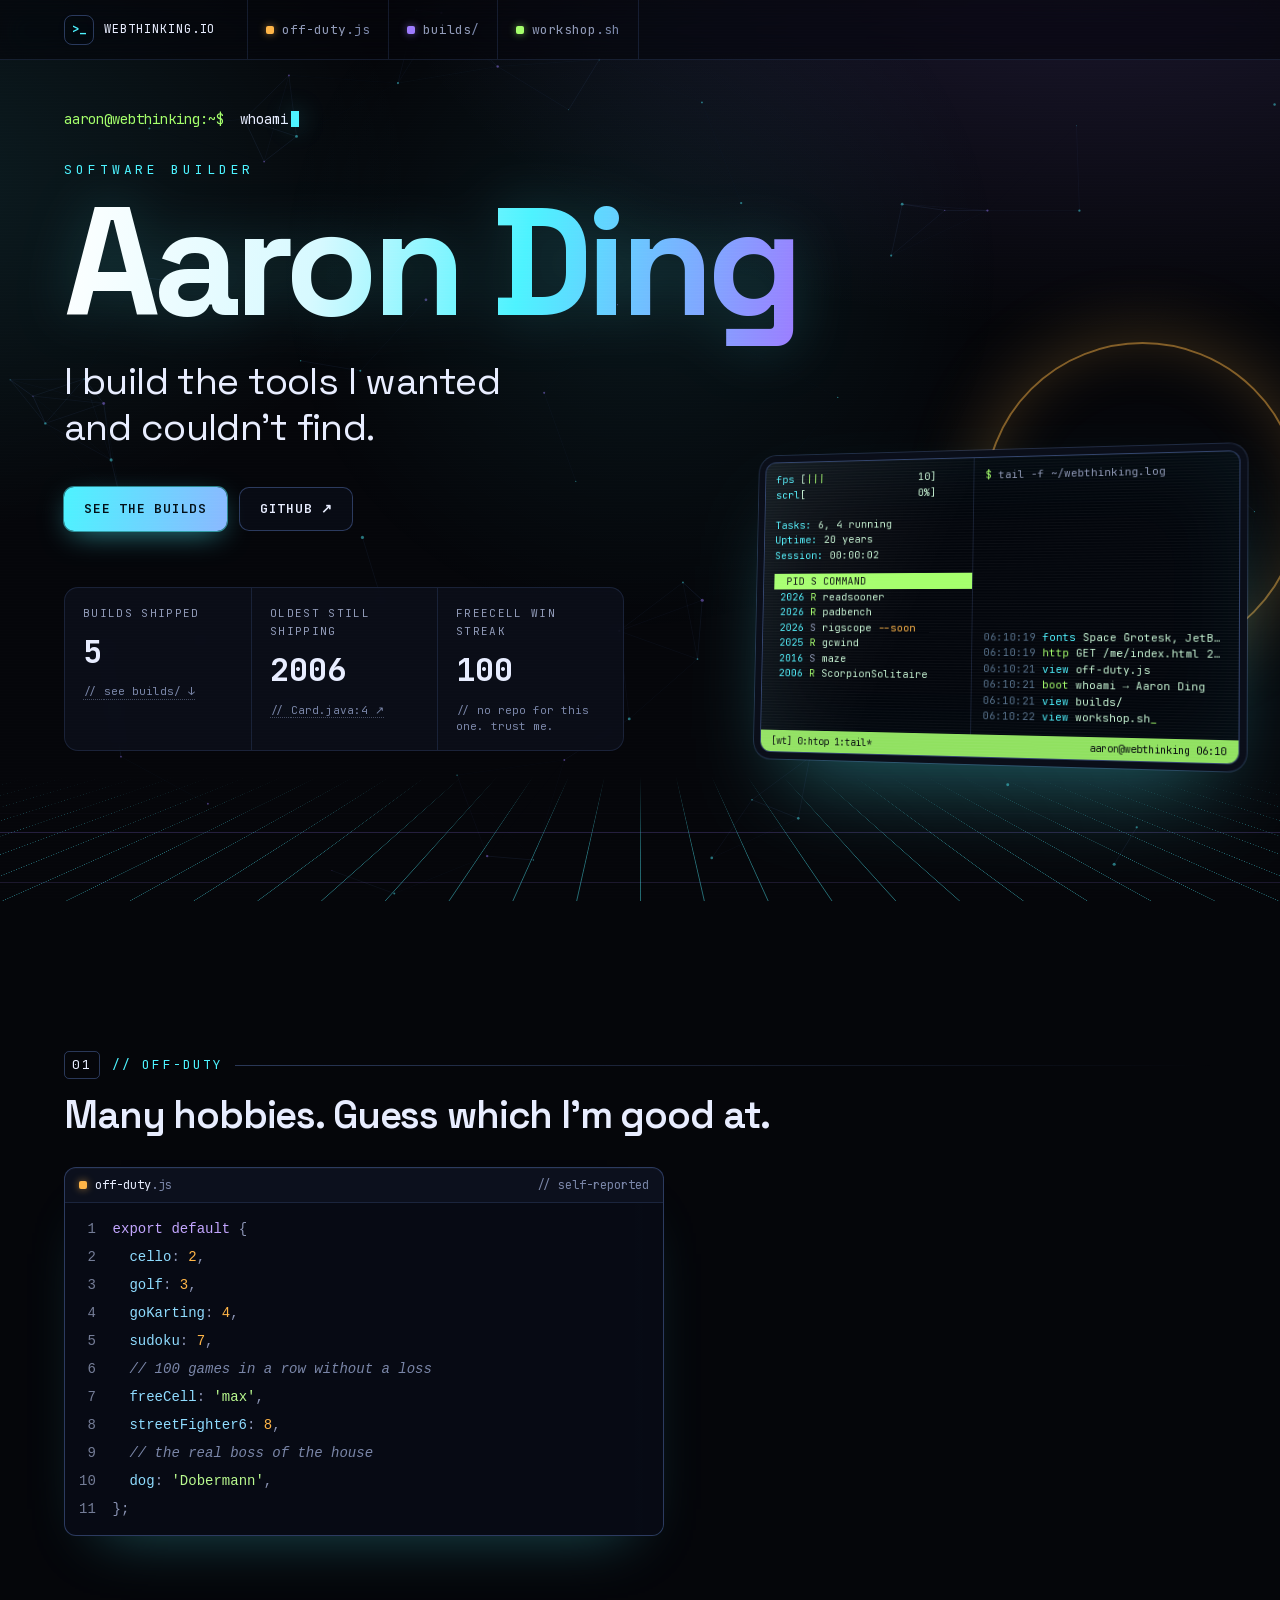
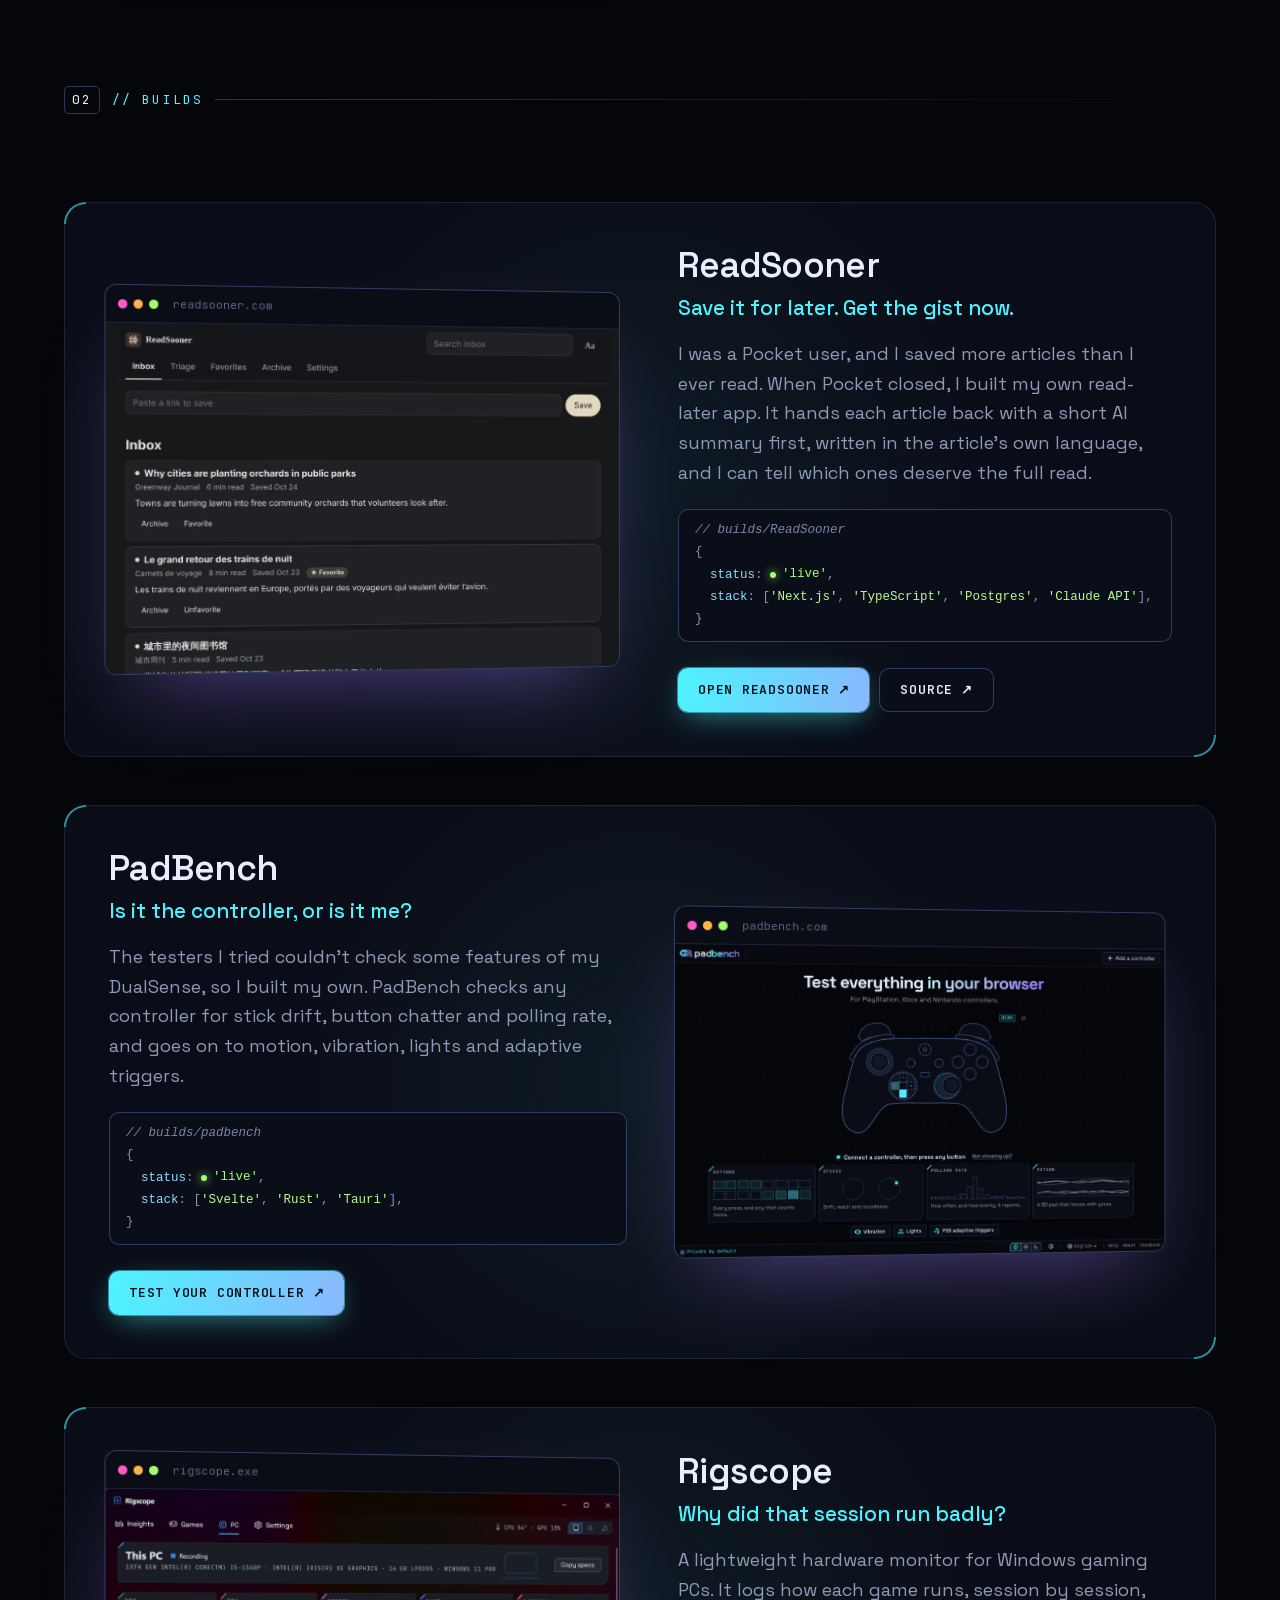
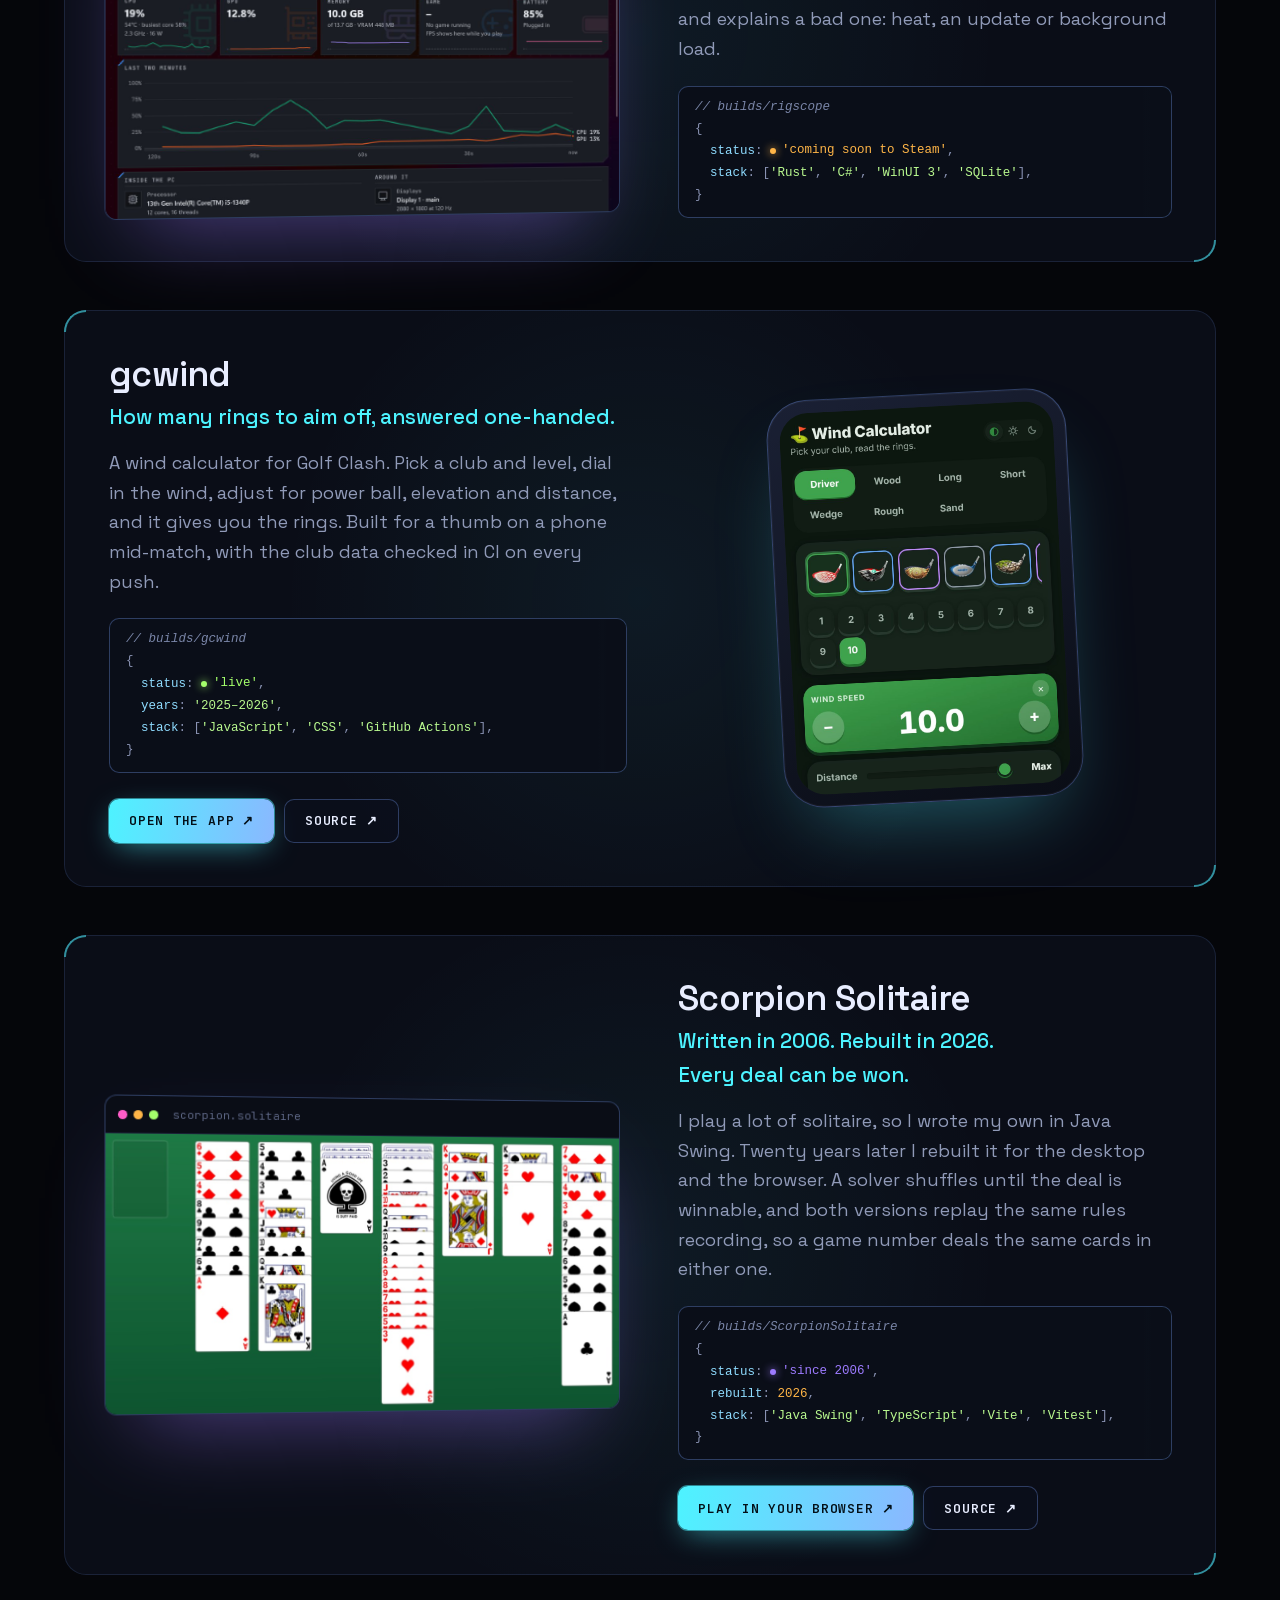
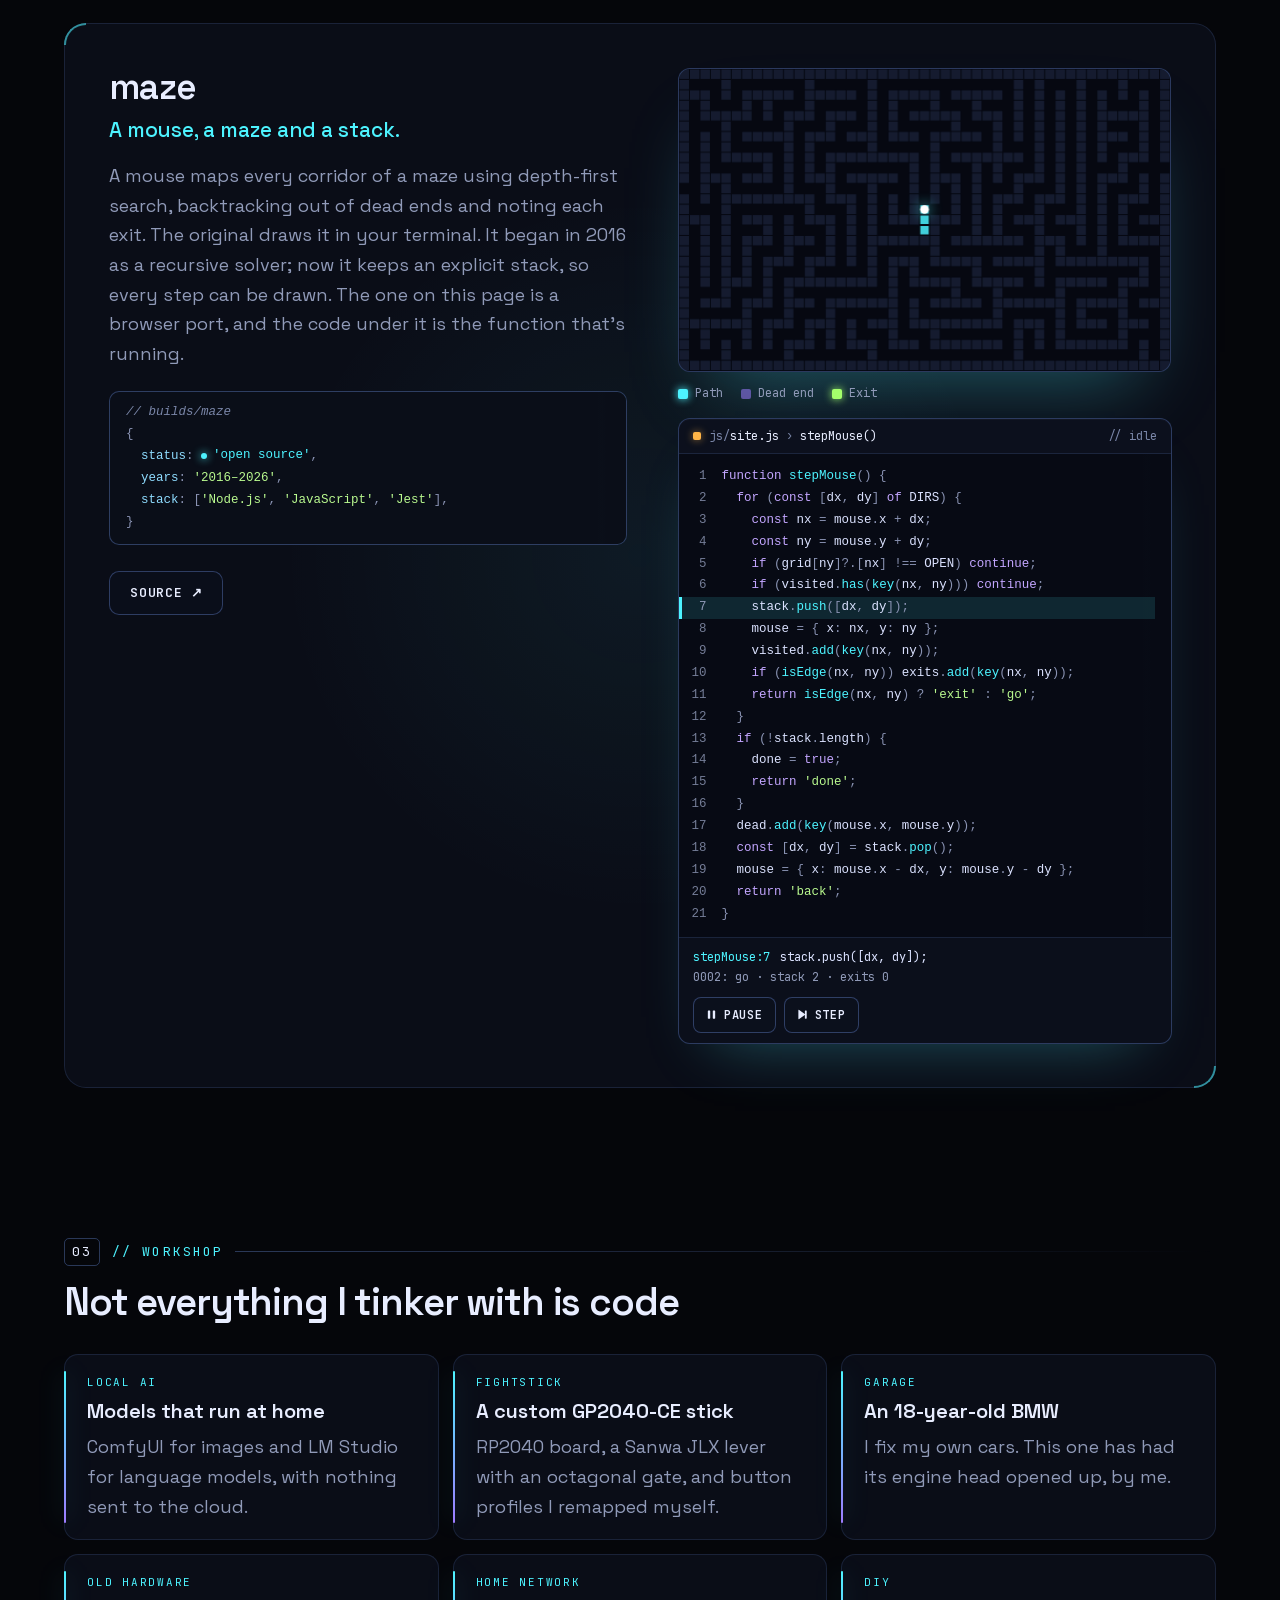
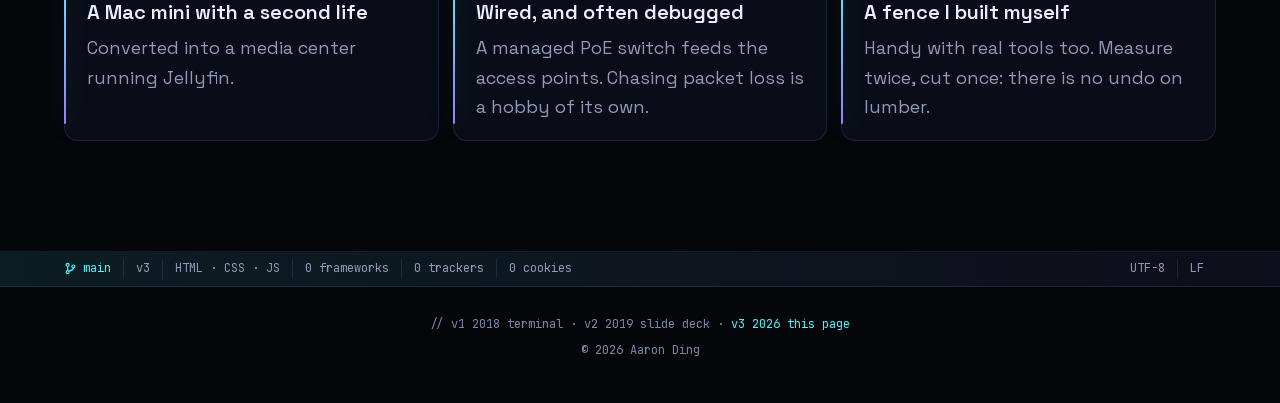
==== me/index.html @ d3184b52 "Add the bio page at /me and promote PadBench Main page: PadBench takes the wide tile beside gcwind, " ====
<!doctype html>
<html lang="en">
<head>
  <meta charset="utf-8">
  <meta name="viewport" content="width=device-width, initial-scale=1">
  <title>Aaron Ding · webthinking.io</title>
  <meta name="description" content="Aaron Ding. What I play, and the tools I build because I wanted them and couldn’t find them.">
  <meta name="theme-color" content="#05060a">
  <meta name="color-scheme" content="dark">
  <link rel="canonical" href="https://webthinking.io/me/">

  <meta property="og:type" content="website">
  <meta property="og:url" content="https://webthinking.io/me/">
  <meta property="og:title" content="Aaron Ding · webthinking.io">
  <meta property="og:description" content="What I play, and the tools I build because I wanted them and couldn’t find them.">
  <meta property="og:image" content="https://webthinking.io/me/og.png">
  <meta property="og:image:width" content="1200">
  <meta property="og:image:height" content="630">
  <meta name="twitter:card" content="summary_large_image">

  <link rel="icon" href="/me/favicon.svg" type="image/svg+xml">
  <link rel="apple-touch-icon" href="/me/apple-touch-icon.png">
  <link rel="preload" href="/fonts/space-grotesk.woff2" as="font" type="font/woff2" crossorigin>
  <link rel="preload" href="/fonts/jetbrains-mono.woff2" as="font" type="font/woff2" crossorigin>
  <link rel="stylesheet" href="/me/site.css">
  <script>document.documentElement.classList.add('js')</script>
  <script src="/me/site.js" defer></script>
</head>
<body>
  <canvas class="field" aria-hidden="true"></canvas>
  <div class="spotlight" aria-hidden="true"></div>
  <div class="scanlines" aria-hidden="true"></div>

  <a class="skip" href="#offduty">Skip to hobbies</a>

  <header class="hud">
    <a class="brand" href="/" aria-label="webthinking.io, all the tools">
      <span class="brand-mark" aria-hidden="true">&gt;_</span>
      <span class="brand-name">webthinking.io</span>
    </a>
    <nav class="tabs" aria-label="Sections">
      <a class="tab" href="#offduty"><i class="ft ft-js" aria-hidden="true"></i>off-duty<span class="ext" aria-hidden="true">.js</span></a>
      <a class="tab" href="#builds"><i class="ft ft-dir" aria-hidden="true"></i>builds<span class="ext" aria-hidden="true">/</span></a>
      <a class="tab" href="#workshop"><i class="ft ft-sh" aria-hidden="true"></i>workshop<span class="ext" aria-hidden="true">.sh</span></a>
    </nav>
  </header>

  <main id="top">
    <section class="hero" aria-labelledby="name">
      <div class="hero-inner">
        <p class="boot" aria-hidden="true">
          <span class="boot-prompt">aaron@webthinking:~$</span>
          <span class="boot-cmd" data-type="whoami">whoami</span><span class="caret"></span>
        </p>

        <p class="kicker">Software builder</p>
        <div class="name-wrap">
          <h1 class="name" id="name"><span class="name-text">Aaron Ding</span></h1>
          <span class="name-ghost ghost-a" aria-hidden="true">Aaron Ding</span>
          <span class="name-ghost ghost-b" aria-hidden="true">Aaron Ding</span>
        </div>
        <p class="tagline">I build the tools I wanted and couldn’t find.</p>

        <p class="hero-cta">
          <a class="btn btn-primary" href="#builds">See the builds</a>
          <a class="btn btn-ghost" href="https://github.com/aaronding">GitHub <span aria-hidden="true">↗</span></a>
        </p>

        <dl class="readout">
          <div class="readout-cell">
            <dt>Builds shipped</dt>
            <dd data-scramble="digits">5</dd>
            <dd class="readout-src"><a href="#builds"><span aria-hidden="true">//&nbsp;</span>see builds/&nbsp;<span aria-hidden="true">↓</span></a></dd>
          </div>
          <div class="readout-cell">
            <dt>Oldest still shipping</dt>
            <dd data-scramble="digits">2006</dd>
            <dd class="readout-src"><a href="https://github.com/aaronding/ScorpionSolitaire/blob/8ff4f1d/src/com/family/solitaire/model/Card.java#L4"><span aria-hidden="true">// </span>Card.java:4&nbsp;<span aria-hidden="true">↗</span></a></dd>
          </div>
          <div class="readout-cell">
            <dt>FreeCell win streak</dt>
            <dd data-scramble="digits">100</dd>
            <dd class="readout-src"><span aria-hidden="true">//&nbsp;</span>no repo for this one. trust me.</dd>
          </div>
        </dl>

        <div class="monitor" aria-hidden="true">
          <div class="monitor-screen">
            <div class="term">
              <div class="term-pane term-top">
<pre class="term-meters" data-mon-meters><span class="mk">fps </span>[                  --]
<span class="mk">scrl</span>[                  --]

<span class="mk">Tasks:</span> 6, 4 running
<span class="mk">Uptime:</span> since 2006
<span class="mk">Session:</span> --:--:--</pre>
<pre class="term-procs"><span class="term-head">  PID S COMMAND                    </span>
 <span class="tp">2026</span> <span class="tr">R</span> readsooner
 <span class="tp">2026</span> <span class="tr">R</span> padbench
 <span class="tp">2026</span> <span class="ts">S</span> rigscope <span class="tf">--soon</span>
 <span class="tp">2025</span> <span class="tr">R</span> gcwind
 <span class="tp">2016</span> <span class="ts">S</span> maze
 <span class="tp">2006</span> <span class="tr">R</span> ScorpionSolitaire</pre>
              </div>
              <div class="term-pane term-tail">
                <p class="term-cmd"><span class="term-prompt">$</span> tail -f ~/webthinking.log</p>
                <ol class="mon-log" data-mon-log></ol>
              </div>
            </div>
            <p class="term-status"><span>[wt] 0:htop  1:tail*</span><span>aaron@webthinking <span data-mon-clock></span></span></p>
          </div>
        </div>
      </div>
      <div class="horizon" aria-hidden="true"></div>
    </section>

    <section class="section" id="offduty" aria-labelledby="offduty-title">
      <p class="label" aria-hidden="true"><span class="label-num">01</span><span data-scramble>// off-duty</span></p>
      <h2 id="offduty-title" class="reveal">Many hobbies. Guess which I’m good at.</h2>

      <figure class="src src-offduty reveal" data-label="off-duty.js source">
        <figcaption class="src-head">
          <span class="src-file"><i class="ft ft-js" aria-hidden="true"></i><span>off-duty<span class="src-dir">.js</span></span></span>
          <span class="src-meta">// self-reported</span>
        </figcaption>
        <div class="src-body"><code class="src-code src-gutter">
          <span class="l"><span class="kw">export</span> <span class="kw">default</span> <span class="p">{</span></span>
          <span class="l">  <span class="k">cello</span><span class="p">:</span> <span class="n">2</span><span class="p">,</span></span>
          <span class="l">  <span class="k">golf</span><span class="p">:</span> <span class="n">3</span><span class="p">,</span></span>
          <span class="l">  <span class="k">goKarting</span><span class="p">:</span> <span class="n">4</span><span class="p">,</span></span>
          <span class="l">  <span class="k">sudoku</span><span class="p">:</span> <span class="n">7</span><span class="p">,</span></span>
          <span class="l">  <span class="c">// 100 games in a row without a loss</span></span>
          <span class="l">  <span class="k">freeCell</span><span class="p">:</span> <span class="s">'max'</span><span class="p">,</span></span>
          <span class="l">  <span class="k">streetFighter6</span><span class="p">:</span> <span class="n">8</span><span class="p">,</span></span>
          <span class="l">  <span class="c">// the real boss of the house</span></span>
          <span class="l">  <span class="k">dog</span><span class="p">:</span> <span class="s">'Dobermann'</span><span class="p">,</span></span>
          <span class="l"><span class="p">};</span></span>
        </code></div>
      </figure>
    </section>

    <section class="section" id="builds" aria-labelledby="builds-title">
      <p class="label" aria-hidden="true"><span class="label-num">02</span><span data-scramble>// builds</span></p>
      <h2 id="builds-title" class="reveal">Things I built because I wanted them my way</h2>

      <div class="builds">
        <article class="build reveal" id="readsooner" aria-labelledby="readsooner-title">
          <div class="build-media">
            <div class="window">
              <div class="window-bar" aria-hidden="true"><i></i><i></i><i></i><span>readsooner.com</span></div>
              <img src="/img/readsooner-dark.jpg" width="1280" height="853" loading="lazy" decoding="async"
                   alt="ReadSooner's Inbox on a computer: saved articles in English, French and Chinese, each with a one-sentence summary under its title.">
            </div>
          </div>
          <div class="build-body">
            <h3 id="readsooner-title">ReadSooner</h3>
            <p class="build-hook">Save it for later. Get the gist now.</p>
            <p>I was a Pocket user, and I saved more articles than I ever read. When Pocket closed, I built my own read-later app. It hands each article back with a short AI summary first, written in the article’s own language, and I can tell which ones deserve the full read.</p>
            <div class="src src-note">
              <div class="src-body"><code class="src-code">
                <span class="l"><span class="c">// builds/ReadSooner</span></span>
                <span class="l"><span class="p">{</span></span>
                <span class="l">  <span class="k">status</span><span class="p">:</span> <span class="st st-live"><i class="st-dot" aria-hidden="true"></i>'live'</span><span class="p">,</span></span>
                <span class="l">  <span class="k">stack</span><span class="p">: [</span><span class="arr"><span class="ai"><span class="s">'Next.js'</span><span class="p">, </span></span><span class="ai"><span class="s">'TypeScript'</span><span class="p">, </span></span><span class="ai"><span class="s">'Postgres'</span><span class="p">, </span></span><span class="ai"><span class="s">'Claude API'</span><span class="p tc">,</span></span></span><span class="arr-end p">],</span></span>
                <span class="l"><span class="p">}</span></span>
              </code></div>
            </div>
            <p class="build-links">
              <a class="btn btn-primary" href="https://www.readsooner.com/">Open ReadSooner <span aria-hidden="true">↗</span></a>
              <a class="btn btn-ghost" href="https://github.com/aaronding/read-later">Source <span aria-hidden="true">↗</span></a>
            </p>
          </div>
        </article>

        <article class="build reveal" id="padbench" aria-labelledby="padbench-title">
          <div class="build-media">
            <div class="window">
              <div class="window-bar" aria-hidden="true"><i></i><i></i><i></i><span>padbench.com</span></div>
              <img src="/img/padbench-dark.jpg" width="1280" height="800" loading="lazy" decoding="async"
                   alt="PadBench showing a controller with its buttons, sticks, polling rate and motion tests.">
            </div>
          </div>
          <div class="build-body">
            <h3 id="padbench-title">PadBench</h3>
            <p class="build-hook">Is it the controller, or is it me?</p>
            <p>The testers I tried couldn’t check some features of my DualSense, so I built my own. PadBench checks any controller for stick drift, button chatter and polling rate, and goes on to motion, vibration, lights and adaptive triggers.</p>
            <div class="src src-note">
              <div class="src-body"><code class="src-code">
                <span class="l"><span class="c">// builds/padbench</span></span>
                <span class="l"><span class="p">{</span></span>
                <span class="l">  <span class="k">status</span><span class="p">:</span> <span class="st st-live"><i class="st-dot" aria-hidden="true"></i>'live'</span><span class="p">,</span></span>
                <span class="l">  <span class="k">stack</span><span class="p">: [</span><span class="arr"><span class="ai"><span class="s">'Svelte'</span><span class="p">, </span></span><span class="ai"><span class="s">'Rust'</span><span class="p">, </span></span><span class="ai"><span class="s">'Tauri'</span><span class="p tc">,</span></span></span><span class="arr-end p">],</span></span>
                <span class="l"><span class="p">}</span></span>
              </code></div>
            </div>
            <p class="build-links">
              <a class="btn btn-primary" href="https://padbench.com/">Test your controller <span aria-hidden="true">↗</span></a>
            </p>
          </div>
        </article>

        <article class="build reveal" id="rigscope" aria-labelledby="rigscope-title">
          <div class="build-media">
            <div class="window">
              <div class="window-bar" aria-hidden="true"><i></i><i></i><i></i><span>rigscope.exe</span></div>
              <img src="/img/rigscope-dark.jpg" width="1280" height="800" loading="lazy" decoding="async"
                   alt="Rigscope's PC page: CPU, GPU, memory and battery at a glance, and CPU and GPU use over the last two minutes.">
            </div>
          </div>
          <div class="build-body">
            <h3 id="rigscope-title">Rigscope</h3>
            <p class="build-hook">Why did that session run badly?</p>
            <p>A lightweight hardware monitor for Windows gaming PCs. It logs how each game runs, session by session, and explains a bad one: heat, an update or background load.</p>
            <div class="src src-note">
              <div class="src-body"><code class="src-code">
                <span class="l"><span class="c">// builds/rigscope</span></span>
                <span class="l"><span class="p">{</span></span>
                <span class="l">  <span class="k">status</span><span class="p">:</span> <span class="st st-beta"><i class="st-dot" aria-hidden="true"></i>'coming soon to Steam'</span><span class="p">,</span></span>
                <span class="l">  <span class="k">stack</span><span class="p">: [</span><span class="arr"><span class="ai"><span class="s">'Rust'</span><span class="p">, </span></span><span class="ai"><span class="s">'C#'</span><span class="p">, </span></span><span class="ai"><span class="s">'WinUI 3'</span><span class="p">, </span></span><span class="ai"><span class="s">'SQLite'</span><span class="p tc">,</span></span></span><span class="arr-end p">],</span></span>
                <span class="l"><span class="p">}</span></span>
              </code></div>
            </div>
          </div>
        </article>

        <article class="build reveal" aria-labelledby="gcwind-title">
          <div class="build-media">
            <div class="phone">
              <img src="/img/gcwind-dark.jpg" width="860" height="1200" loading="lazy" decoding="async"
                   alt="gcwind on a phone: the Driver tab, The Rocket at level 10, and a wind speed of 10.0.">
            </div>
          </div>
          <div class="build-body">
            <h3 id="gcwind-title">gcwind</h3>
            <p class="build-hook">How many rings to aim off, answered one-handed.</p>
            <p>A wind calculator for Golf Clash. Pick a club and level, dial in the wind, adjust for power ball, elevation and distance, and it gives you the rings. Built for a thumb on a phone mid-match, with the club data checked in CI on every push.</p>
            <div class="src src-note">
              <div class="src-body"><code class="src-code">
                <span class="l"><span class="c">// builds/gcwind</span></span>
                <span class="l"><span class="p">{</span></span>
                <span class="l">  <span class="k">status</span><span class="p">:</span> <span class="st st-live"><i class="st-dot" aria-hidden="true"></i>'live'</span><span class="p">,</span></span>
                <span class="l">  <span class="k">years</span><span class="p">:</span> <span class="s">'2025–2026'</span><span class="p">,</span></span>
                <span class="l">  <span class="k">stack</span><span class="p">: [</span><span class="arr"><span class="ai"><span class="s">'JavaScript'</span><span class="p">, </span></span><span class="ai"><span class="s">'CSS'</span><span class="p">, </span></span><span class="ai"><span class="s">'GitHub Actions'</span><span class="p tc">,</span></span></span><span class="arr-end p">],</span></span>
                <span class="l"><span class="p">}</span></span>
              </code></div>
            </div>
            <p class="build-links">
              <a class="btn btn-primary" href="https://gcwind.webthinking.io/">Open the app <span aria-hidden="true">↗</span></a>
              <a class="btn btn-ghost" href="https://github.com/aaronding/gcwind">Source <span aria-hidden="true">↗</span></a>
            </p>
          </div>
        </article>

        <article class="build reveal" id="scorpion" aria-labelledby="scorpion-title">
          <div class="build-media">
            <div class="window">
              <div class="window-bar" aria-hidden="true"><i></i><i></i><i></i><span>scorpion.solitaire</span></div>
              <img src="/img/scorpion.jpg" width="1200" height="639" loading="lazy" decoding="async"
                   alt="A game of Scorpion Solitaire in progress: seven columns of cards on green felt, several already built down in suit.">
            </div>
          </div>
          <div class="build-body">
            <h3 id="scorpion-title">Scorpion Solitaire</h3>
            <p class="build-hook">Written in 2006. <span class="nowrap">Rebuilt in 2026.</span> <span class="nowrap">Every deal can be won.</span></p>
            <p>I play a lot of solitaire, so I wrote my own in Java Swing. Twenty years later I rebuilt it for the desktop and the browser. A solver shuffles until the deal is winnable, and both versions replay the same rules recording, so a game number deals the same cards in either one.</p>
            <div class="src src-note">
              <div class="src-body"><code class="src-code">
                <span class="l"><span class="c">// builds/ScorpionSolitaire</span></span>
                <span class="l"><span class="p">{</span></span>
                <span class="l">  <span class="k">status</span><span class="p">:</span> <span class="st st-legacy"><i class="st-dot" aria-hidden="true"></i>'since 2006'</span><span class="p">,</span></span>
                <span class="l">  <span class="k">rebuilt</span><span class="p">:</span> <span class="n">2026</span><span class="p">,</span></span>
                <span class="l">  <span class="k">stack</span><span class="p">: [</span><span class="arr"><span class="ai"><span class="s">'Java Swing'</span><span class="p">, </span></span><span class="ai"><span class="s">'TypeScript'</span><span class="p">, </span></span><span class="ai"><span class="s">'Vite'</span><span class="p">, </span></span><span class="ai"><span class="s">'Vitest'</span><span class="p tc">,</span></span></span><span class="arr-end p">],</span></span>
                <span class="l"><span class="p">}</span></span>
              </code></div>
            </div>
            <p class="build-links">
              <a class="btn btn-primary" href="/ScorpionSolitaire/">Play in your browser <span aria-hidden="true">↗</span></a>
              <a class="btn btn-ghost" href="https://github.com/aaronding/ScorpionSolitaire">Source <span aria-hidden="true">↗</span></a>
            </p>
          </div>
        </article>

        <article class="build build-maze reveal" aria-labelledby="maze-title">
          <div class="build-body">
            <h3 id="maze-title">maze</h3>
            <p class="build-hook">A mouse, a maze and a stack.</p>
            <p>A mouse maps every corridor of a maze using depth-first search, backtracking out of dead ends and noting each exit. The original draws it in your terminal. It began in 2016 as a recursive solver; now it keeps an explicit stack, so every step can be drawn. The one on this page is a browser port, and the code under it is the function that’s running.</p>
            <div class="src src-note">
              <div class="src-body"><code class="src-code">
                <span class="l"><span class="c">// builds/maze</span></span>
                <span class="l"><span class="p">{</span></span>
                <span class="l">  <span class="k">status</span><span class="p">:</span> <span class="st st-code"><i class="st-dot" aria-hidden="true"></i>'open source'</span><span class="p">,</span></span>
                <span class="l">  <span class="k">years</span><span class="p">:</span> <span class="s">'2016–2026'</span><span class="p">,</span></span>
                <span class="l">  <span class="k">stack</span><span class="p">: [</span><span class="arr"><span class="ai"><span class="s">'Node.js'</span><span class="p">, </span></span><span class="ai"><span class="s">'JavaScript'</span><span class="p">, </span></span><span class="ai"><span class="s">'Jest'</span><span class="p tc">,</span></span></span><span class="arr-end p">],</span></span>
                <span class="l"><span class="p">}</span></span>
              </code></div>
            </div>
            <p class="build-links">
              <a class="btn btn-ghost" href="https://github.com/aaronding/maze">Source <span aria-hidden="true">↗</span></a>
            </p>
          </div>
          <div class="build-media">
            <figure class="maze">
              <canvas class="maze-canvas" width="600" height="380" role="img"
                      aria-label="A mouse explores a randomly generated maze with depth-first search, backtracking out of dead ends and marking each exit it finds."></canvas>
              <figcaption class="maze-legend">
                <span><i class="key key-path"></i>Path</span>
                <span><i class="key key-dead"></i>Dead end</span>
                <span><i class="key key-exit"></i>Exit</span>
              </figcaption>
            </figure>
            <figure class="src src-trace" data-label="stepMouse() source">
              <figcaption class="src-head">
                <span class="src-file"><i class="ft ft-js" aria-hidden="true"></i><span><span class="src-dir">js/</span>site.js <span class="src-dir" aria-hidden="true">›</span> stepMouse()</span></span>
                <span class="src-meta" data-maze-meta></span>
              </figcaption>
              <div class="src-body"><code class="src-code src-gutter" data-maze-code><span class="src-empty">// enable JavaScript to watch the solver run</span></code></div>
              <div class="trace">
                <p class="trace-rows">
                  <span class="trace-at"><span class="trace-loc" data-trace-loc></span><span class="trace-stmt" data-trace-stmt></span></span>
                  <span class="trace-state" data-trace-state></span>
                  <span class="sr-only" role="status" data-maze-announce></span>
                </p>
                <p class="trace-ctl">
                  <button type="button" class="ctl" data-maze-toggle>
                    <svg class="ctl-pause" viewBox="0 0 12 12" aria-hidden="true"><rect x="2" y="1.5" width="2.6" height="9" rx="0.6"/><rect x="7.4" y="1.5" width="2.6" height="9" rx="0.6"/></svg>
                    <svg class="ctl-play" viewBox="0 0 12 12" aria-hidden="true"><path d="M3 1.6v8.8a.6.6 0 0 0 .9.5l7-4.4a.6.6 0 0 0 0-1L3.9 1.1a.6.6 0 0 0-.9.5z"/></svg>
                    <span data-maze-toggle-label>Pause</span>
                  </button>
                  <button type="button" class="ctl" data-maze-step>
                    <svg viewBox="0 0 12 12" aria-hidden="true"><path d="M1.5 1.6v8.8a.6.6 0 0 0 .9.5l6.1-4.4a.6.6 0 0 0 0-1L2.4 1.1a.6.6 0 0 0-.9.5z"/><rect x="8.6" y="1.5" width="2" height="9" rx="0.6"/></svg>
                    <span>Step</span>
                  </button>
                </p>
              </div>
            </figure>
          </div>
        </article>
      </div>
    </section>

    <section class="section" id="workshop" aria-labelledby="workshop-title">
      <p class="label" aria-hidden="true"><span class="label-num">03</span><span data-scramble>// workshop</span></p>
      <h2 id="workshop-title" class="reveal">Not everything I tinker with is code</h2>

      <ul class="bench">
        <li class="directive reveal">
          <span class="directive-num">Local AI</span>
          <strong>Models that run at home</strong>
          ComfyUI for images and LM Studio for language models, with nothing sent to the cloud.
        </li>
        <li class="directive reveal">
          <span class="directive-num">Fightstick</span>
          <strong>A custom GP2040-CE stick</strong>
          RP2040 board, a Sanwa JLX lever with an octagonal gate, and button profiles I remapped myself.
        </li>
        <li class="directive reveal">
          <span class="directive-num">Garage</span>
          <strong>An 18-year-old BMW</strong>
          I fix my own cars. This one has had its engine head opened up, by me.
        </li>
        <li class="directive reveal">
          <span class="directive-num">Old hardware</span>
          <strong>A Mac mini with a second life</strong>
          Converted into a media center running Jellyfin.
        </li>
        <li class="directive reveal">
          <span class="directive-num">Home network</span>
          <strong>Wired, and often debugged</strong>
          A managed PoE switch feeds the access points. Chasing packet loss is a hobby of its own.
        </li>
        <li class="directive reveal">
          <span class="directive-num">DIY</span>
          <strong>A fence I built myself</strong>
          Handy with real tools too. Measure twice, cut once: there is no undo on lumber.
        </li>
      </ul>
    </section>
  </main>

  <footer class="footer">
    <p class="statusbar">
      <span class="sb-branch"><svg viewBox="0 0 16 16" aria-hidden="true"><circle cx="4.5" cy="3.5" r="1.8"/><circle cx="4.5" cy="12.5" r="1.8"/><circle cx="11.5" cy="5.5" r="1.8"/><path d="M4.5 5.3v5.4M11.5 7.3c0 2.6-2.4 3-5.6 4.1"/></svg>main</span>
      <span class="sb-ver">v3</span>
      <span class="sb-lang">HTML · CSS · JS</span>
      <span>0 frameworks</span>
      <span>0 trackers</span>
      <span>0 cookies</span>
      <span class="sb-end">UTF-8</span>
      <span class="sb-eol">LF</span>
    </p>
    <div class="footer-meta">
      <p class="changelog"><span aria-hidden="true">//&nbsp;</span>v1 2018 terminal&nbsp;· v2 2019 slide deck&nbsp;· <span class="now">v3 2026 this page</span></p>
      <p>© 2026 Aaron Ding</p>
    </div>
  </footer>
</body>
</html>
---- me/site.css ----
@font-face {
  font-family: "Space Grotesk";
  src: url("/fonts/space-grotesk.woff2") format("woff2");
  font-weight: 300 700;
  font-display: swap;
}

@font-face {
  font-family: "JetBrains Mono";
  src: url("/fonts/jetbrains-mono.woff2") format("woff2");
  font-weight: 400 700;
  font-display: swap;
}

:root {
  color-scheme: dark;

  --bg: #05060a;
  --bg-raised: #0b0e18;
  --panel: rgba(13, 17, 30, 0.72);
  --panel-solid: #0d111e;
  --line: rgba(122, 162, 255, 0.14);
  --line-strong: rgba(122, 162, 255, 0.32);
  --text: #e8edff;
  --muted: #909ab8;
  --faint: #5d6684;

  --cyan: #4df3ff;
  --violet: #9d7bff;
  --pink: #ff5cc8;
  --lime: #a4ff6b;
  --amber: #ffb547;

  /* Syntax palette for the code panes. Comments stay above 4.5:1 on --src-bg. */
  --src-bg: #070a14;
  --syn-kw: #c3a6ff;
  --syn-key: #8fdcff;
  --syn-str: #b9f98f;
  --syn-num: #ffb547;
  --syn-fn: #4df3ff;
  --syn-com: #7a86a8;
  --syn-punc: #8a93b3;
  --syn-id: #dbe2ff;

  /* File-type squares on tabs and pane heads. */
  --ft-md: #6ea8ff;
  --ft-dir: var(--violet);
  --ft-js: var(--amber);
  --ft-sh: var(--lime);

  --glow-cyan: 0 0 24px rgba(77, 243, 255, 0.35);
  --sans: "Space Grotesk", ui-sans-serif, system-ui, -apple-system, "Segoe UI", sans-serif;
  --mono: "JetBrains Mono", ui-monospace, "SF Mono", Menlo, Consolas, monospace;

  --gutter: clamp(16px, 5vw, 64px);
  --max: 1180px;
  --radius: 14px;
  --header-h: 60px;

  --mx: 50vw;
  --my: 30vh;
}

*,
*::before,
*::after {
  box-sizing: border-box;
}

html {
  scroll-behavior: smooth;
  -webkit-text-size-adjust: 100%;
}

/* The offset goes on what scrolls into view, not on html: with scroll-padding
   the sticky header's own controls count as hidden and focusing one scrolls the page. */
main [id],
main a,
main button,
main [tabindex],
footer a {
  scroll-margin-top: calc(var(--header-h) + 16px);
}

body {
  margin: 0;
  min-height: 100vh;
  background:
    radial-gradient(1200px 700px at 85% -10%, rgba(157, 123, 255, 0.16), transparent 60%),
    radial-gradient(900px 600px at -10% 20%, rgba(77, 243, 255, 0.1), transparent 60%),
    var(--bg);
  background-attachment: fixed;
  color: var(--text);
  font-family: var(--sans);
  font-size: clamp(16px, 0.35vw + 15px, 18px);
  line-height: 1.65;
  overflow-x: hidden;
  -webkit-font-smoothing: antialiased;
}

img {
  display: block;
  max-width: 100%;
  height: auto;
}

a {
  color: var(--cyan);
  text-underline-offset: 3px;
}

:focus-visible {
  outline: 2px solid var(--cyan);
  outline-offset: 3px;
  border-radius: 4px;
}

::selection {
  background: rgba(77, 243, 255, 0.3);
  color: #fff;
}

/* ---------- Atmosphere ---------- */

.field {
  position: fixed;
  inset: 0;
  z-index: -2;
  width: 100%;
  height: 100%;
  pointer-events: none;
}

.spotlight {
  position: fixed;
  inset: 0;
  z-index: -1;
  pointer-events: none;
  background: radial-gradient(520px circle at var(--mx) var(--my), rgba(77, 243, 255, 0.07), transparent 70%);
}

.scanlines {
  position: fixed;
  inset: 0;
  z-index: 50;
  pointer-events: none;
  background: repeating-linear-gradient(to bottom, rgba(255, 255, 255, 0.018) 0 1px, transparent 1px 3px);
  mix-blend-mode: overlay;
}

.skip {
  position: absolute;
  left: 16px;
  top: -60px;
  z-index: 100;
  padding: 10px 14px;
  background: var(--cyan);
  color: var(--bg);
  font-weight: 600;
  border-radius: 8px;
}

.skip:focus {
  top: 12px;
}

/* ---------- HUD header ---------- */

.hud {
  position: sticky;
  top: 0;
  z-index: 40;
  display: flex;
  align-items: center;
  gap: 24px;
  height: var(--header-h);
  padding: 0 var(--gutter);
  background: rgba(5, 6, 10, 0.62);
  border-bottom: 1px solid var(--line);
  backdrop-filter: blur(14px) saturate(140%);
  -webkit-backdrop-filter: blur(14px) saturate(140%);
  font-family: var(--mono);
  font-size: 12px;
  letter-spacing: 0.08em;
  text-transform: uppercase;
}

.brand {
  display: inline-flex;
  align-items: center;
  gap: 10px;
  color: var(--text);
  text-decoration: none;
}

.brand-mark {
  display: grid;
  place-items: center;
  width: 30px;
  height: 30px;
  border: 1px solid var(--line-strong);
  border-radius: 8px;
  color: var(--cyan);
  font-weight: 700;
  letter-spacing: 0;
  text-shadow: var(--glow-cyan);
}

/* Editor tabs: one per section, flush with the header's bottom edge. */
.tabs {
  position: relative;
  display: flex;
  align-self: stretch;
  min-width: 0;
  margin-left: 8px;
  border-left: 1px solid var(--line);
  overflow-x: auto;
  scrollbar-width: none;
  text-transform: none;
  letter-spacing: 0;
}

.tabs::-webkit-scrollbar {
  display: none;
}

.tab {
  position: relative;
  display: inline-flex;
  align-items: center;
  gap: 8px;
  padding: 0 18px;
  border-right: 1px solid var(--line);
  color: var(--muted);
  font-size: 13px;
  white-space: nowrap;
  text-decoration: none;
  transition: color 0.2s, background-color 0.2s;
}

.tab::before {
  content: "";
  position: absolute;
  left: 0;
  right: 0;
  top: 0;
  height: 2px;
  background: var(--cyan);
  box-shadow: 0 0 12px 1px rgba(77, 243, 255, 0.7);
  opacity: 0;
  transition: opacity 0.2s;
}

.tab:hover {
  color: var(--text);
  background: rgba(122, 162, 255, 0.05);
}

.tab[aria-current] {
  color: var(--text);
  background: linear-gradient(rgba(77, 243, 255, 0.1), rgba(77, 243, 255, 0.02));
}

.tab[aria-current]::before {
  opacity: 1;
}

.tab:focus-visible {
  outline-offset: -4px;
}

.ext {
  margin-left: -8px;
  color: var(--syn-com);
}

.ft {
  flex: none;
  width: 8px;
  height: 8px;
  border-radius: 2px;
  background: var(--ft, var(--muted));
  box-shadow: 0 0 8px -1px var(--ft, transparent);
}

.ft-md { --ft: var(--ft-md); }
.ft-dir { --ft: var(--ft-dir); }
.ft-js { --ft: var(--ft-js); }
.ft-sh { --ft: var(--ft-sh); }

@keyframes pulse {
  0% { box-shadow: 0 0 0 0 rgba(164, 255, 107, 0.6); }
  70% { box-shadow: 0 0 0 9px rgba(164, 255, 107, 0); }
  100% { box-shadow: 0 0 0 0 rgba(164, 255, 107, 0); }
}

/* ---------- Hero ---------- */

.hero {
  position: relative;
  display: grid;
  align-items: center;
  min-height: calc(100svh - var(--header-h));
  padding: 48px var(--gutter) 150px;
  overflow: hidden;
}

.hero-inner {
  position: relative;
  z-index: 1;
  width: 100%;
  max-width: var(--max);
  margin: 0 auto;
}

.boot {
  margin: 0 0 28px;
  font-family: var(--mono);
  font-size: 14px;
  color: var(--muted);
}

.boot-prompt {
  color: var(--lime);
  margin-right: 8px;
}

.boot-cmd {
  color: var(--text);
}

.caret {
  display: inline-block;
  width: 0.6em;
  height: 1.1em;
  margin-left: 3px;
  vertical-align: -0.2em;
  background: var(--cyan);
  box-shadow: var(--glow-cyan);
  animation: blink 1s steps(1) infinite;
}

@keyframes blink {
  50% { opacity: 0; }
}

.kicker {
  margin: 0 0 12px;
  font-family: var(--mono);
  font-size: 13px;
  letter-spacing: 0.3em;
  text-transform: uppercase;
  color: var(--cyan);
}

.name-wrap {
  position: relative;
  font-size: clamp(3.2rem, 13vw, 9.5rem);
  font-weight: 700;
  line-height: 0.92;
  letter-spacing: -0.045em;
}

.name {
  margin: 0;
  font: inherit;
  letter-spacing: inherit;
}

.name-text {
  position: relative;
  z-index: 1;
  background: linear-gradient(100deg, #ffffff 0%, #d7f9ff 35%, var(--cyan) 62%, var(--violet) 100%);
  -webkit-background-clip: text;
  background-clip: text;
  color: transparent;
  filter: drop-shadow(0 0 28px rgba(77, 243, 255, 0.18));
}

.name-ghost {
  position: absolute;
  inset: 0;
  opacity: 0;
  pointer-events: none;
}

.ghost-a {
  color: var(--pink);
}

.ghost-b {
  color: var(--cyan);
}

.tagline {
  max-width: 22ch;
  text-wrap: balance;
  margin: 26px 0 0;
  font-size: clamp(1.4rem, 3.4vw, 2.4rem);
  font-weight: 400;
  line-height: 1.2;
  letter-spacing: -0.015em;
  color: var(--text);
}

.hero-cta {
  display: flex;
  flex-wrap: wrap;
  gap: 12px;
  margin: 36px 0 0;
}

.readout {
  display: grid;
  grid-template-columns: repeat(3, minmax(0, 1fr));
  max-width: 560px;
  margin: 56px 0 0;
  border: 1px solid var(--line);
  border-radius: var(--radius);
  background: var(--panel);
  backdrop-filter: blur(6px);
  -webkit-backdrop-filter: blur(6px);
}

.readout-cell {
  padding: 16px 18px;
}

.readout-cell + .readout-cell {
  border-left: 1px solid var(--line);
}

.readout dt {
  font-family: var(--mono);
  font-size: 11px;
  letter-spacing: 0.12em;
  text-transform: uppercase;
  color: var(--muted);
}

.readout dd {
  margin: 4px 0 0;
  font-family: var(--mono);
  font-size: clamp(1.4rem, 3vw, 2rem);
  font-weight: 700;
  color: var(--text);
  font-variant-numeric: tabular-nums;
}

/* A code comment under each number, pointing at where it comes from. */
.readout .readout-src {
  margin: 6px 0 0;
  font-size: 11px;
  font-weight: 400;
  line-height: 1.45;
  color: var(--syn-com);
  text-wrap: balance;
}

/* Comment links keep a faint dotted underline so they read as links on touch
   screens too; the padding grows the tap target without moving anything. */
.readout-src a {
  display: inline-block;
  padding-block: 14px;
  margin-block: -14px;
  color: inherit;
  text-decoration: underline dotted rgba(122, 134, 168, 0.5);
  text-underline-offset: 3px;
  transition: color 0.2s;
}

.readout-src a:hover {
  color: var(--cyan);
  text-decoration-style: solid;
  text-decoration-color: currentColor;
}

/* The hero monitor: htop and a live log of this page, on a tilted screen. */
.monitor {
  position: absolute;
  z-index: 0;
  right: -24px;
  bottom: -12px;
  width: min(540px, 40vw);
  perspective: 1400px;
  pointer-events: none;
}

.monitor::before {
  content: "";
  position: absolute;
  z-index: -1;
  top: -34%;
  right: -12%;
  width: 62%;
  aspect-ratio: 1;
  border: 2px solid rgba(255, 181, 71, 0.5);
  border-radius: 50%;
  box-shadow: 0 0 70px 12px rgba(255, 181, 71, 0.18), inset 0 0 60px rgba(255, 181, 71, 0.16);
}

.monitor-screen {
  position: relative;
  overflow: hidden;
  border: 1px solid rgba(122, 162, 255, 0.4);
  border-radius: 12px;
  background: #03060c;
  box-shadow:
    0 0 0 7px #0a0e19,
    0 0 0 8px rgba(122, 162, 255, 0.22),
    0 50px 100px -30px rgba(77, 243, 255, 0.4),
    inset 0 0 90px rgba(77, 243, 255, 0.06);
  transform: rotateY(-14deg) rotateX(3deg);
  transform-origin: right center;
}

/* Scanlines and a glass glare over the whole screen. */
.monitor-screen::before,
.monitor-screen::after {
  content: "";
  position: absolute;
  inset: 0;
  pointer-events: none;
}

.monitor-screen::before {
  z-index: 2;
  background: repeating-linear-gradient(to bottom, rgba(255, 255, 255, 0.03) 0 1px, transparent 1px 3px);
}

.monitor-screen::after {
  z-index: 3;
  background: linear-gradient(115deg, rgba(255, 255, 255, 0.07), transparent 38%);
}

.term {
  display: grid;
  grid-template-columns: 46% minmax(0, 1fr);
  height: 290px;
  color: #c9f7d6;
  font: 11px/1.5 var(--mono);
}

.term-pane {
  min-width: 0;
  overflow: hidden;
  padding: 10px 12px;
}

.term-top {
  border-right: 1px solid rgba(122, 162, 255, 0.16);
}

.term pre {
  margin: 0;
  font: inherit;
  white-space: pre;
}

.term-meters {
  margin-bottom: 12px !important;
}

.term .mk { color: var(--cyan); }
.term .mg { color: var(--lime); }
.term .mc { color: var(--cyan); }
.term .tp { color: var(--cyan); }
.term .tr { color: var(--lime); }
.term .ts { color: var(--muted); }
.term .tf { color: var(--amber); }

.term-head {
  display: inline-block;
  background: var(--lime);
  color: #03060c;
}

.term-cmd {
  margin: 0 0 6px;
  color: var(--muted);
}

.term-prompt {
  color: var(--lime);
}

.mon-log {
  display: flex;
  flex-direction: column;
  justify-content: flex-end;
  height: calc(100% - 24px);
  margin: 0;
  padding: 0;
  overflow: hidden;
  list-style: none;
}

.mon-line {
  overflow: hidden;
  white-space: nowrap;
  text-overflow: ellipsis;
  animation: mon-in 0.35s ease-out;
}

.mon-line time { color: #56708a; }
.mon-line b { color: var(--cyan); font-weight: 400; }
.mon-line b.warn { color: var(--amber); }
.mon-line b.ok { color: var(--lime); }

.mon-cursor::after {
  content: "_";
  color: var(--lime);
  animation: blink 1s steps(1) infinite;
}

@keyframes mon-in {
  from { opacity: 0; transform: translateY(4px); }
}

.term-status {
  display: flex;
  justify-content: space-between;
  gap: 12px;
  margin: 0;
  padding: 3px 12px;
  background: rgba(164, 255, 107, 0.88);
  color: #03060c;
  font: 10.5px/1.6 var(--mono);
  white-space: nowrap;
}

.js .monitor {
  opacity: 0;
  transform: translateY(16px);
  transition: opacity 1s ease 0.5s, transform 1s cubic-bezier(0.2, 0.7, 0.2, 1) 0.5s;
}

.js .hero.is-booted .monitor {
  opacity: 1;
  transform: none;
}

.horizon {
  position: absolute;
  left: -50%;
  right: -50%;
  bottom: 0;
  height: 50%;
  pointer-events: none;
  background:
    linear-gradient(to right, rgba(77, 243, 255, 0.42) 1px, transparent 1px) 0 0 / 64px 64px,
    linear-gradient(to bottom, rgba(157, 123, 255, 0.42) 1px, transparent 1px) 0 0 / 64px 64px;
  transform: perspective(420px) rotateX(56deg);
  transform-origin: 50% 100%;
  mask-image: linear-gradient(to top, #000 25%, transparent 95%);
  -webkit-mask-image: linear-gradient(to top, #000 25%, transparent 95%);
  animation: grid-run 3.2s linear infinite;
}

.horizon::before {
  content: "";
  position: absolute;
  left: 0;
  right: 0;
  top: 0;
  height: 2px;
  background: linear-gradient(to right, transparent, var(--cyan), var(--violet), transparent);
  box-shadow: 0 0 30px 6px rgba(77, 243, 255, 0.35);
}

@keyframes grid-run {
  to { background-position: 0 64px, 0 64px; }
}

/* Boot sequence: only when JS is running, content is otherwise visible. */

.js .hero .kicker,
.js .hero .tagline,
.js .hero .hero-cta,
.js .hero .readout {
  opacity: 0;
  transform: translateY(14px);
  transition: opacity 0.7s ease, transform 0.7s cubic-bezier(0.2, 0.7, 0.2, 1);
}

.js .hero .name-wrap {
  opacity: 0;
  filter: blur(10px);
  transition: opacity 0.6s ease, filter 0.8s ease;
}

.js .hero.is-booted .kicker,
.js .hero.is-booted .name-wrap,
.js .hero.is-booted .tagline,
.js .hero.is-booted .hero-cta,
.js .hero.is-booted .readout {
  opacity: 1;
  transform: none;
  filter: none;
}

.js .hero.is-booted .tagline { transition-delay: 0.25s; }
.js .hero.is-booted .hero-cta { transition-delay: 0.4s; }
.js .hero.is-booted .readout { transition-delay: 0.55s; }

.hero.is-booted .ghost-a { animation: glitch-a 0.9s steps(2) 0.1s 1 both; }
.hero.is-booted .ghost-b { animation: glitch-b 0.9s steps(2) 0.1s 1 both; }
.name-wrap:hover .ghost-a { animation: glitch-a 0.6s steps(2) 1 both; }
.name-wrap:hover .ghost-b { animation: glitch-b 0.6s steps(2) 1 both; }

@keyframes glitch-a {
  0% { opacity: 0.8; transform: translate(-6px, 2px); clip-path: inset(10% 0 55% 0); }
  25% { opacity: 0.8; transform: translate(5px, -2px); clip-path: inset(60% 0 12% 0); }
  50% { opacity: 0.7; transform: translate(-3px, 1px); clip-path: inset(30% 0 40% 0); }
  75% { opacity: 0.6; transform: translate(4px, 0); clip-path: inset(75% 0 5% 0); }
  100% { opacity: 0; transform: none; clip-path: inset(0); }
}

@keyframes glitch-b {
  0% { opacity: 0.8; transform: translate(6px, -2px); clip-path: inset(55% 0 20% 0); }
  25% { opacity: 0.8; transform: translate(-5px, 2px); clip-path: inset(5% 0 70% 0); }
  50% { opacity: 0.7; transform: translate(3px, -1px); clip-path: inset(45% 0 30% 0); }
  75% { opacity: 0.6; transform: translate(-4px, 0); clip-path: inset(15% 0 60% 0); }
  100% { opacity: 0; transform: none; clip-path: inset(0); }
}

/* ---------- Buttons ---------- */

.btn {
  position: relative;
  display: inline-flex;
  align-items: center;
  gap: 8px;
  min-height: 44px;
  padding: 10px 20px;
  border-radius: 10px;
  font-family: var(--mono);
  font-size: 13px;
  font-weight: 600;
  letter-spacing: 0.06em;
  text-transform: uppercase;
  text-decoration: none;
  transition: transform 0.2s, box-shadow 0.2s, background-color 0.2s, border-color 0.2s;
}

.btn-primary {
  background: linear-gradient(100deg, var(--cyan), #8ab8ff);
  color: #031018;
  box-shadow: 0 0 0 1px rgba(77, 243, 255, 0.5), 0 8px 30px -8px rgba(77, 243, 255, 0.6);
}

.btn-primary:hover {
  transform: translateY(-2px);
  box-shadow: 0 0 0 1px rgba(77, 243, 255, 0.8), 0 12px 38px -8px rgba(77, 243, 255, 0.8);
}

.btn-ghost {
  border: 1px solid var(--line-strong);
  background: rgba(13, 17, 30, 0.5);
  color: var(--text);
}

.btn-ghost:hover {
  border-color: var(--cyan);
  transform: translateY(-2px);
}

.btn-lg {
  min-height: 56px;
  padding: 14px 28px;
  font-size: 15px;
}

/* ---------- Sections ---------- */

.section {
  width: 100%;
  max-width: calc(var(--max) + 2 * var(--gutter));
  margin: 0 auto;
  padding: clamp(80px, 12vw, 150px) var(--gutter) 0;
}

.label {
  display: flex;
  align-items: center;
  gap: 12px;
  margin: 0 0 16px;
  font-family: var(--mono);
  font-size: 13px;
  letter-spacing: 0.16em;
  text-transform: uppercase;
  color: var(--cyan);
}

.label::after {
  content: "";
  flex: 1;
  height: 1px;
  background: linear-gradient(to right, var(--line-strong), transparent);
}

.label-num {
  padding: 2px 7px;
  border: 1px solid var(--line-strong);
  border-radius: 5px;
  color: var(--text);
}

h2 {
  max-width: 32ch;
  text-wrap: balance;
  margin: 0 0 32px;
  font-size: clamp(1.6rem, 3.4vw, 2.4rem);
  font-weight: 600;
  line-height: 1.05;
  letter-spacing: -0.03em;
}

h3 {
  margin: 14px 0 6px;
  font-size: clamp(1.6rem, 3vw, 2.2rem);
  font-weight: 600;
  line-height: 1.1;
  letter-spacing: -0.02em;
}

.lead {
  margin-top: 0;
  font-size: clamp(1.2rem, 2vw, 1.45rem);
  line-height: 1.45;
  color: var(--text);
}

.prose p {
  max-width: 60ch;
  color: var(--muted);
}

.prose .lead {
  color: var(--text);
}

/* ---------- Readme ---------- */

.readme-grid {
  display: grid;
  grid-template-columns: minmax(0, 1.1fr) minmax(0, 1fr);
  gap: clamp(32px, 6vw, 80px);
  align-items: start;
}

.directives {
  display: grid;
  gap: 14px;
  margin: 0;
  padding: 0;
  list-style: none;
}

.directive {
  position: relative;
  padding: 18px 20px 18px 22px;
  border: 1px solid var(--line);
  border-radius: var(--radius);
  background: var(--panel);
  color: var(--muted);
}

.directive::before {
  content: "";
  position: absolute;
  left: -1px;
  top: 16px;
  bottom: 16px;
  width: 2px;
  border-radius: 2px;
  background: linear-gradient(var(--cyan), var(--violet));
  box-shadow: var(--glow-cyan);
}

.directive-num {
  display: block;
  font-family: var(--mono);
  font-size: 11px;
  letter-spacing: 0.16em;
  text-transform: uppercase;
  color: var(--cyan);
}

.directive strong {
  display: block;
  margin: 4px 0 4px;
  font-size: 1.12em;
  font-weight: 600;
  color: var(--text);
}

/* CodeLens-style link under a directive. */
.lens {
  display: block;
  width: fit-content;
  margin: -4px 0 -12px;
  padding: 12px 0;
  font-family: var(--mono);
  font-size: 12px;
  color: var(--syn-com);
  text-decoration: underline dotted rgba(122, 134, 168, 0.5);
  text-underline-offset: 3px;
  transition: color 0.2s;
}

.lens:hover {
  color: var(--cyan);
  text-decoration-style: solid;
  text-decoration-color: currentColor;
}

/* ---------- Workshop ---------- */

.bench {
  display: grid;
  grid-template-columns: repeat(auto-fit, minmax(min(100%, 300px), 1fr));
  gap: 14px;
  margin: 0;
  padding: 0;
  list-style: none;
}

/* ---------- Builds ---------- */

.builds {
  display: grid;
  gap: clamp(28px, 4vw, 48px);
}

.build {
  --x: 50%;
  --y: 50%;
  position: relative;
  display: grid;
  grid-template-columns: minmax(0, 1.05fr) minmax(0, 1fr);
  gap: clamp(24px, 4vw, 56px);
  align-items: center;
  padding: clamp(20px, 3.4vw, 44px);
  border: 1px solid var(--line);
  border-radius: 22px;
  background:
    radial-gradient(600px circle at var(--x) var(--y), rgba(77, 243, 255, 0.06), transparent 60%),
    var(--panel);
  backdrop-filter: blur(8px);
  -webkit-backdrop-filter: blur(8px);
  transition: border-color 0.3s;
}

.build:hover {
  border-color: var(--line-strong);
}

/* HUD corner brackets */
.build::before,
.build::after {
  content: "";
  position: absolute;
  width: 22px;
  height: 22px;
  border: 2px solid var(--cyan);
  opacity: 0.55;
  pointer-events: none;
  transition: opacity 0.3s, transform 0.3s;
}

.build::before {
  top: -1px;
  left: -1px;
  border-right: 0;
  border-bottom: 0;
  border-top-left-radius: 22px;
}

.build::after {
  right: -1px;
  bottom: -1px;
  border-left: 0;
  border-top: 0;
  border-bottom-right-radius: 22px;
}

.build:hover::before { opacity: 1; transform: translate(-4px, -4px); }
.build:hover::after { opacity: 1; transform: translate(4px, 4px); }

.build:nth-child(even) .build-media {
  order: 2;
}

.build-body {
  min-width: 0;
  container-type: inline-size;
}

.build-body h3 {
  margin-top: 0;
}

.build-hook {
  margin: 0 0 14px;
  text-wrap: balance;
  font-size: 1.15em;
  font-weight: 500;
  color: var(--cyan);
}

.nowrap {
  white-space: nowrap;
}

.build-body > p:not([class]) {
  margin: 0;
  color: var(--muted);
}

.build-links {
  display: flex;
  flex-wrap: wrap;
  gap: 10px;
  margin: 26px 0 0;
}

.build-media {
  min-width: 0;
}

/* The maze's media column is tall, so its text stays at the top beside it. */
.build-maze {
  align-items: start;
}

@media (min-width: 901px) {
  .build-maze .build-body {
    position: sticky;
    top: calc(var(--header-h) + 24px);
  }
}

/* sf6 console */
.console {
  overflow: hidden;
  border: 1px solid rgba(255, 181, 71, 0.28);
  border-radius: 12px;
  background: #0a0a12;
  box-shadow: 0 30px 60px -30px rgba(255, 181, 71, 0.25), inset 0 0 60px rgba(255, 181, 71, 0.03);
  font-family: var(--mono);
  font-size: clamp(11px, 1.15vw, 13px);
}

.console-head {
  display: flex;
  justify-content: space-between;
  align-items: center;
  padding: 10px 14px;
  border-bottom: 1px solid rgba(255, 181, 71, 0.18);
  background: #12111c;
  font-size: 11px;
  letter-spacing: 0.16em;
  text-transform: uppercase;
  color: #b8b2c8;
}

.console-tag {
  padding: 1px 6px;
  border: 1px dashed var(--amber);
  color: var(--amber);
  letter-spacing: 0.06em;
}

.console-log {
  display: grid;
  gap: 2px;
  min-height: 15.5em;
  margin: 0;
  padding: 12px 14px 14px;
  list-style: none;
}

.log-row {
  display: grid;
  grid-template-columns: 1.6em 2.6em 3.8em 3em minmax(0, 1fr);
  align-items: baseline;
  column-gap: 6px;
  padding: 3px 6px;
  border-radius: 5px;
  color: #d9d4e8;
  transition: opacity 0.25s, transform 0.25s;
}

.log-row .dir { color: #fff; }
.log-row .btn-in { color: var(--amber); font-weight: 700; }
.log-row .num { color: #8f89a6; }
.log-row .frames { color: #6d6784; text-align: right; }

.log-row .result {
  grid-column: 5;
  font-weight: 600;
}

.log-row .result em {
  font-style: normal;
  font-weight: 400;
  opacity: 0.8;
}

.log-row.is-hit {
  background: rgba(164, 255, 107, 0.08);
}

.log-row.is-hit .result { color: var(--lime); }

.log-row.is-miss {
  background: rgba(255, 92, 200, 0.09);
}

.log-row.is-miss .result { color: #ff8fd8; }

.js .log-row.is-pending {
  opacity: 0;
  transform: translateX(-8px);
}

/* gcwind phone */
.phone {
  position: relative;
  width: min(300px, 78%);
  margin: 0 auto;
  padding: 12px;
  border: 1px solid var(--line-strong);
  border-radius: 40px;
  background: linear-gradient(160deg, #1a2034, #0a0d16);
  box-shadow:
    0 40px 80px -30px rgba(77, 243, 255, 0.35),
    inset 0 0 0 1px rgba(255, 255, 255, 0.04);
  transform: rotate(-3deg);
  transition: transform 0.5s cubic-bezier(0.2, 0.7, 0.2, 1);
}

.build:hover .phone {
  transform: rotate(0deg) translateY(-6px);
}

.phone img {
  border-radius: 29px;
}

/* Scorpion window */
.window {
  overflow: hidden;
  border: 1px solid var(--line-strong);
  border-radius: 12px;
  background: #0a0d16;
  box-shadow: 0 40px 80px -34px rgba(157, 123, 255, 0.45);
  transform: perspective(1200px) rotateY(6deg);
  transition: transform 0.5s cubic-bezier(0.2, 0.7, 0.2, 1);
}

.build:hover .window {
  transform: none;
}

.window-bar {
  display: flex;
  align-items: center;
  gap: 6px;
  padding: 9px 12px;
  border-bottom: 1px solid var(--line);
  font-family: var(--mono);
  font-size: 11px;
  color: var(--faint);
}

.window-bar i {
  width: 9px;
  height: 9px;
  border-radius: 50%;
  background: #2a3148;
}

.window-bar i:first-child { background: var(--pink); }
.window-bar i:nth-child(2) { background: var(--amber); }
.window-bar i:nth-child(3) { background: var(--lime); }

.window-bar span {
  margin-left: 8px;
}

/* maze */
.maze {
  margin: 0;
}

.maze-canvas {
  display: block;
  width: 100%;
  height: auto;
  aspect-ratio: 600 / 380;
  border: 1px solid var(--line-strong);
  border-radius: 12px;
  background: #060811;
  box-shadow: 0 40px 80px -34px rgba(77, 243, 255, 0.35);
}

.maze-legend {
  display: flex;
  flex-wrap: wrap;
  align-items: center;
  gap: 8px 18px;
  margin-top: 12px;
  font-family: var(--mono);
  font-size: 12px;
  color: var(--muted);
}

.maze-legend span {
  display: inline-flex;
  align-items: center;
  gap: 7px;
}

.key {
  width: 10px;
  height: 10px;
  border-radius: 2px;
}

.key-path { background: var(--cyan); box-shadow: 0 0 8px var(--cyan); }
.key-dead { background: rgba(157, 123, 255, 0.55); }
.key-exit { background: var(--lime); box-shadow: 0 0 8px var(--lime); }

/* ---------- Code panes ---------- */

.src {
  --pane-bg: var(--src-bg);
  position: relative;
  margin: 0;
  overflow: hidden;
  border: 1px solid var(--line-strong);
  border-radius: 12px;
  background: var(--pane-bg);
  box-shadow: 0 30px 60px -36px rgba(77, 243, 255, 0.35), inset 0 1px 0 rgba(255, 255, 255, 0.03);
  font-family: var(--mono);
  font-size: 13px;
  line-height: 1.75;
}

.src-head {
  display: flex;
  align-items: center;
  justify-content: space-between;
  gap: 12px;
  padding: 8px 14px;
  border-bottom: 1px solid var(--line);
  background: rgba(122, 162, 255, 0.04);
  font-size: 12px;
  line-height: 1.5;
}

.src-file {
  display: inline-flex;
  align-items: center;
  gap: 8px;
  min-width: 0;
  color: var(--text);
  white-space: nowrap;
}

/* The text is clipped, not the row, so the square's glow stays round. */
.src-file > span {
  min-width: 0;
  overflow: hidden;
  text-overflow: ellipsis;
}

.src-dir,
.src-meta {
  color: var(--syn-com);
}

.src-meta {
  flex: none;
  white-space: nowrap;
}

/* Code never wraps: it scrolls inside the pane, and a glow on the right edge
   shows while more is off-screen (the "local" layer fades it out near the end). */
.src-body {
  overflow-x: auto;
  padding: 12px 0;
  background:
    linear-gradient(to left, var(--pane-bg) 45%, transparent) right center / 44px 100% no-repeat local,
    linear-gradient(to left, rgba(77, 243, 255, 0.16), transparent) right center / 28px 100% no-repeat scroll;
  scrollbar-width: thin;
  scrollbar-color: var(--line-strong) transparent;
}

.src-body:focus-visible {
  outline-offset: -2px;
}

.src-code {
  display: block;
  min-width: max-content;
  padding-right: 16px;
  color: var(--syn-id);
  counter-reset: ln;
}

.src-code .l {
  display: block;
  padding-left: 16px;
  white-space: pre;
}

.src-gutter .l {
  counter-increment: ln;
}

/* Browsers without alt text for generated content get no gutter, and keep the padding. */
@supports (content: "x" / "") {
  .src-gutter .l {
    padding-left: 0;
  }

  .src-gutter .l::before {
    content: counter(ln) / "";
    display: inline-block;
    flex: none;
    width: 3.4em;
    padding-right: 1.2em;
    color: rgba(144, 154, 184, 0.8);
    text-align: right;
    user-select: none;
  }
}

.src-code .kw { color: var(--syn-kw); }
.src-code .k { color: var(--syn-key); }
.src-code .s { color: var(--syn-str); }
.src-code .n { color: var(--syn-num); }
.src-code .c { color: var(--syn-com); font-style: italic; }
.src-code .p { color: var(--syn-punc); }
.src-code .fn { color: var(--syn-fn); }

.src-empty {
  display: block;
  padding: 0 16px;
  color: var(--syn-com);
  white-space: normal;
}

.src-code:has(.src-empty) {
  min-width: 0;
}

/* Build manifests: the card's status, years and stack as a small object. */
.src-note {
  --pane-bg: #0a0e18;
  margin: 22px 0 0;
  border-radius: 10px;
  box-shadow: none;
  font-size: 12.5px;
}

.src-note .src-body {
  padding: 10px 0;
}

.st {
  display: inline-flex;
  align-items: center;
  gap: 6px;
}

.st-dot {
  width: 6px;
  height: 6px;
  border-radius: 50%;
  background: currentColor;
  box-shadow: 0 0 8px currentColor;
}

.st-live { color: var(--lime); }
.st-live .st-dot { animation: pulse 2.4s infinite; }
.st-beta { color: var(--amber); }
.st-legacy { color: var(--violet); }
.st-code { color: var(--cyan); }

.src-code .tc {
  display: none;
}

/* In a narrow card the stack array breaks one item per line, like a formatter would. */
@container (max-width: 470px) {
  .src-note .arr,
  .src-note .ai,
  .src-note .arr-end {
    display: block;
  }

  .src-note .ai {
    padding-left: 4ch;
  }

  .src-note .arr-end {
    padding-left: 2ch;
  }

  .src-note .tc {
    display: inline;
  }
}

/* The maze's own source, with the branch it just took lit up. */
.src-trace {
  margin-top: 14px;
  font-size: 12.5px;
  container-type: inline-size;
}

.src-trace .l {
  transition: background-color 0.12s, box-shadow 0.12s;
}

.src-trace .l.is-go {
  background: rgba(77, 243, 255, 0.12);
  box-shadow: inset 3px 0 0 var(--cyan);
}

.src-trace .l.is-exit {
  background: rgba(164, 255, 107, 0.14);
  box-shadow: inset 3px 0 0 var(--lime);
}

.src-trace .l.is-back {
  background: rgba(157, 123, 255, 0.16);
  box-shadow: inset 3px 0 0 var(--violet);
}

.src-trace .l.is-done {
  background: rgba(232, 237, 255, 0.06);
  box-shadow: inset 3px 0 0 var(--muted);
}

/* A solid gutter colour keeps the lit line's number readable on the tint. */
.src-trace .l[class*="is-"]::before {
  color: var(--muted);
}

/* In the two-column layout's narrowest range the source still fits without scrolling. */
@media (min-width: 901px) and (max-width: 1080px) {
  .src-trace {
    font-size: 12px;
  }

  .src-trace .l::before {
    width: 2.8em;
  }
}

.trace {
  display: grid;
  grid-template-columns: minmax(0, 1fr) auto;
  align-items: center;
  gap: 10px 16px;
  padding: 10px 14px;
  border-top: 1px solid var(--line);
  background: rgba(122, 162, 255, 0.03);
  font-size: 12px;
  line-height: 1.6;
}

.trace-rows {
  display: grid;
  min-width: 0;
  margin: 0;
}

.trace-at {
  display: flex;
  gap: 10px;
  min-width: 0;
}

.trace-loc {
  flex: none;
  color: var(--cyan);
}

.trace-stmt {
  min-width: 0;
  color: var(--syn-id);
}

.trace-state {
  color: var(--muted);
  font-variant-numeric: tabular-nums;
}

/* In a narrow pane the controls go under the rows. The longer statements and
   the finished message wrap there, so the rows keep room for three lines
   between them and the pane doesn't change height as the solver runs. */
@container (max-width: 620px) {
  .trace {
    grid-template-columns: minmax(0, 1fr);
  }
}

@container (max-width: 438px) {
  .trace-rows {
    align-content: start;
    min-height: 4.8em;
  }
}

@container (max-width: 340px) {
  .trace-rows {
    font-size: 11px;
  }

  .trace-at {
    display: block;
  }

  .trace-loc {
    margin-right: 10px;
  }
}

.trace-ctl {
  display: flex;
  gap: 8px;
  margin: 0;
}

.ctl {
  display: inline-flex;
  align-items: center;
  gap: 7px;
  min-height: 36px;
  padding: 6px 12px;
  border: 1px solid var(--line-strong);
  border-radius: 8px;
  background: rgba(13, 17, 30, 0.6);
  color: var(--text);
  font: 600 12px/1 var(--mono);
  letter-spacing: 0.06em;
  text-transform: uppercase;
  cursor: pointer;
  transition: border-color 0.2s, color 0.2s;
}

.ctl:hover {
  border-color: var(--cyan);
  color: var(--cyan);
}

.ctl svg {
  width: 11px;
  height: 11px;
  fill: currentColor;
}

.ctl .ctl-play,
.ctl.is-paused .ctl-pause {
  display: none;
}

.ctl.is-paused .ctl-play {
  display: inline;
}

.ctl[hidden] {
  display: none;
}

.sr-only {
  position: absolute;
  width: 1px;
  height: 1px;
  overflow: hidden;
  clip-path: inset(50%);
  white-space: nowrap;
}

/* Without JavaScript there is nothing to run: show only the pane's note. */
html:not(.js) .maze-canvas,
html:not(.js) .maze-legend,
html:not(.js) .trace {
  display: none;
}

html:not(.js) .src-trace {
  margin-top: 0;
}

/* ---------- Off-duty ---------- */

.src-offduty {
  max-width: 600px;
  font-size: 14px;
  line-height: 2;
}

/* The bars shrink to fit, and under 360px the pane tightens so the long
   comment fits too: this pane never needs to scroll. */
.src-offduty .src-code {
  min-width: 0;
}

/* Skill bars sit after each value like editor inlay hints. */
.src-offduty .meter {
  display: flex;
  align-items: center;
}

.lc {
  flex: none;
  width: 21ch;
}

@property --filled {
  syntax: "<number>";
  inherits: false;
  initial-value: 0;
}

.meter-bar {
  --filled: var(--level);
  flex: 0 1 440px;
  min-width: 72px;
  height: 10px;
  margin-left: 6px;
  transition: --filled 1.4s cubic-bezier(0.2, 0.7, 0.2, 1);
  border-radius: 3px;
  background:
    repeating-linear-gradient(to right, transparent 0 calc(10% - 3px), var(--src-bg) calc(10% - 3px) 10%),
    linear-gradient(to right, var(--cyan) 0 calc(var(--filled) * 10%), rgba(122, 162, 255, 0.12) calc(var(--filled) * 10%));
  box-shadow: 0 0 14px -4px rgba(77, 243, 255, 0.5);
}

.js .src-offduty .meter-bar {
  --filled: 0;
}

.js .src-offduty.is-in .meter-bar {
  --filled: var(--level);
}

.meter-max .meter-bar {
  background:
    repeating-linear-gradient(to right, transparent 0 calc(10% - 3px), var(--src-bg) calc(10% - 3px) 10%),
    linear-gradient(to right, var(--lime) 0 calc(var(--filled) * 10%), rgba(122, 162, 255, 0.12) calc(var(--filled) * 10%));
  box-shadow: 0 0 18px -2px rgba(164, 255, 107, 0.6);
}

/* ---------- Signal ---------- */

.signal {
  padding-bottom: clamp(80px, 12vw, 140px);
}

.signal .lead {
  max-width: 44ch;
  color: var(--muted);
}

/* The builds are the last section, so the page keeps its breathing room here. */
main {
  padding-bottom: clamp(64px, 9vw, 110px);
}

/* ---------- Footer ---------- */

.footer {
  padding-bottom: 36px;
  border-top: 1px solid var(--line);
  font-family: var(--mono);
  font-size: 12px;
  color: var(--syn-com);
}

.statusbar {
  display: flex;
  flex-wrap: wrap;
  align-items: center;
  row-gap: 4px;
  margin: 0;
  padding: 7px var(--gutter);
  border-bottom: 1px solid var(--line);
  background: linear-gradient(90deg, rgba(77, 243, 255, 0.1), rgba(157, 123, 255, 0.07));
  color: var(--muted);
}

.statusbar > span {
  display: inline-flex;
  align-items: center;
  gap: 6px;
  padding: 0 12px;
  border-right: 1px solid var(--line);
  white-space: nowrap;
}

.statusbar > span:first-child {
  padding-left: 0;
}

.statusbar > span:last-child {
  border-right: 0;
}

.sb-branch {
  color: var(--cyan);
}

.sb-branch svg {
  width: 13px;
  height: 13px;
  fill: none;
  stroke: currentColor;
  stroke-width: 1.5;
}

.sb-end {
  margin-left: auto;
}

.statusbar > span:has(+ .sb-end) {
  border-right: 0;
}

.footer-meta {
  padding: 22px var(--gutter) 0;
  text-align: center;
}

.footer-meta p {
  margin: 6px 0;
}

.changelog .now {
  color: var(--cyan);
  white-space: nowrap;
}

/* ---------- Scroll reveal ---------- */

.js .reveal {
  opacity: 0;
  transform: translateY(24px);
  transition: opacity 0.8s ease, transform 0.8s cubic-bezier(0.2, 0.7, 0.2, 1);
}

.js .reveal.is-in {
  opacity: 1;
  transform: none;
}

/* ---------- Responsive ---------- */

@media (max-width: 900px) {
  .readme-grid,
  .build {
    grid-template-columns: minmax(0, 1fr);
  }

  .build:nth-child(even) .build-media {
    order: 0;
  }

  .window {
    transform: none;
  }
}

@media (max-width: 1150px) {
  .monitor {
    position: relative;
    right: auto;
    bottom: auto;
    width: 100%;
    max-width: 560px;
    margin-top: 48px;
  }

  .monitor::before {
    top: -18%;
    right: -6%;
    width: 42%;
  }

  .monitor-screen {
    transform: none;
  }
}

@media (max-width: 560px) {
  .term {
    grid-template-columns: minmax(0, 1fr);
    height: 220px;
  }

  .term-top {
    display: none;
  }
}

@media (max-width: 860px) {
  .brand-name {
    display: none;
  }

  .brand {
    justify-content: center;
    min-width: 44px;
    min-height: 44px;
  }
}

@media (max-width: 720px) {
  .hud {
    gap: 10px;
  }

  .tab .ft,
  .tab .ext {
    display: none;
  }

  .tabs {
    flex: 1;
    margin-left: 0;
    border-left: 0;
  }

  .tab {
    padding: 0 9px;
    border-right: 0;
    font-size: 12px;
  }

  .tab::before {
    top: auto;
    bottom: 0;
  }

  .ctl {
    min-height: 44px;
    padding: 8px 16px;
  }

  .src {
    font-size: 12px;
  }

  .src-trace .src-meta {
    display: none;
  }

  .statusbar {
    column-gap: 0;
    font-size: 11px;
  }

  .statusbar > span {
    padding: 0 7px;
  }

  /* v3 is in the changelog right below. */
  .statusbar > .sb-ver,
  .statusbar > .sb-lang,
  .statusbar > .sb-end,
  .statusbar > .sb-eol {
    display: none;
  }

  .hero {
    min-height: 0;
    padding-top: 40px;
    padding-bottom: 190px;
  }

  .horizon {
    height: 190px;
  }

  .readout-cell {
    padding: 12px 10px;
  }

  .readout dt {
    font-size: 10px;
    letter-spacing: 0.06em;
  }

  /* The arrow would wrap onto a line of its own; the dotted underline still marks the link. */
  .readout .readout-src {
    font-size: 10px;
  }

  .readout-src a[href^="http"] > [aria-hidden]:last-child {
    display: none;
  }

  .log-row {
    grid-template-columns: 1.4em 2.2em 3.4em 2.6em minmax(0, 1fr);
  }

  .log-row .result {
    grid-column: 1 / -1;
    padding-left: 1.8em;
  }
}

@media (max-width: 359px) {
  .statusbar > span {
    padding: 0 4px;
  }

  .src-offduty {
    font-size: 11px;
  }

  .src-offduty .l::before {
    width: 2.4em;
  }

  .src-offduty .src-code {
    padding-right: 8px;
  }
}

@media (pointer: coarse) {
  .ctl {
    min-height: 44px;
  }
}

/* Forced colours drop backgrounds and shadows, so give the cues a system colour. */
@media (forced-colors: active) {
  .tab[aria-current]::before {
    background: Highlight;
    forced-color-adjust: none;
  }

  .meter-bar,
  .key {
    forced-color-adjust: none;
  }

  .src-trace .l.is-go,
  .src-trace .l.is-exit,
  .src-trace .l.is-back,
  .src-trace .l.is-done {
    outline: 2px solid Highlight;
    outline-offset: -2px;
  }
}

@media (hover: none) {
  .spotlight {
    display: none;
  }
}

@media (prefers-reduced-motion: reduce) {
  html {
    scroll-behavior: auto;
  }

  *,
  *::before,
  *::after {
    animation-duration: 0.001ms !important;
    animation-iteration-count: 1 !important;
    transition-duration: 0.001ms !important;
    transition-delay: 0s !important;
  }

  .horizon {
    animation: none;
  }
}

/* ---------- 404 ---------- */

.lost {
  display: grid;
  align-content: center;
  min-height: 100svh;
  padding: 0 var(--gutter) 20vh;
}

.lost h1 {
  margin: 0 0 12px;
  font-size: clamp(3rem, 12vw, 7rem);
  line-height: 0.95;
  letter-spacing: -0.04em;
}

.lost + .horizon {
  position: fixed;
  z-index: -1;
}

.lost-cd {
  margin: 0 0 18px;
  font-family: var(--mono);
  font-size: 13px;
  color: var(--pink);
  overflow-wrap: anywhere;
}
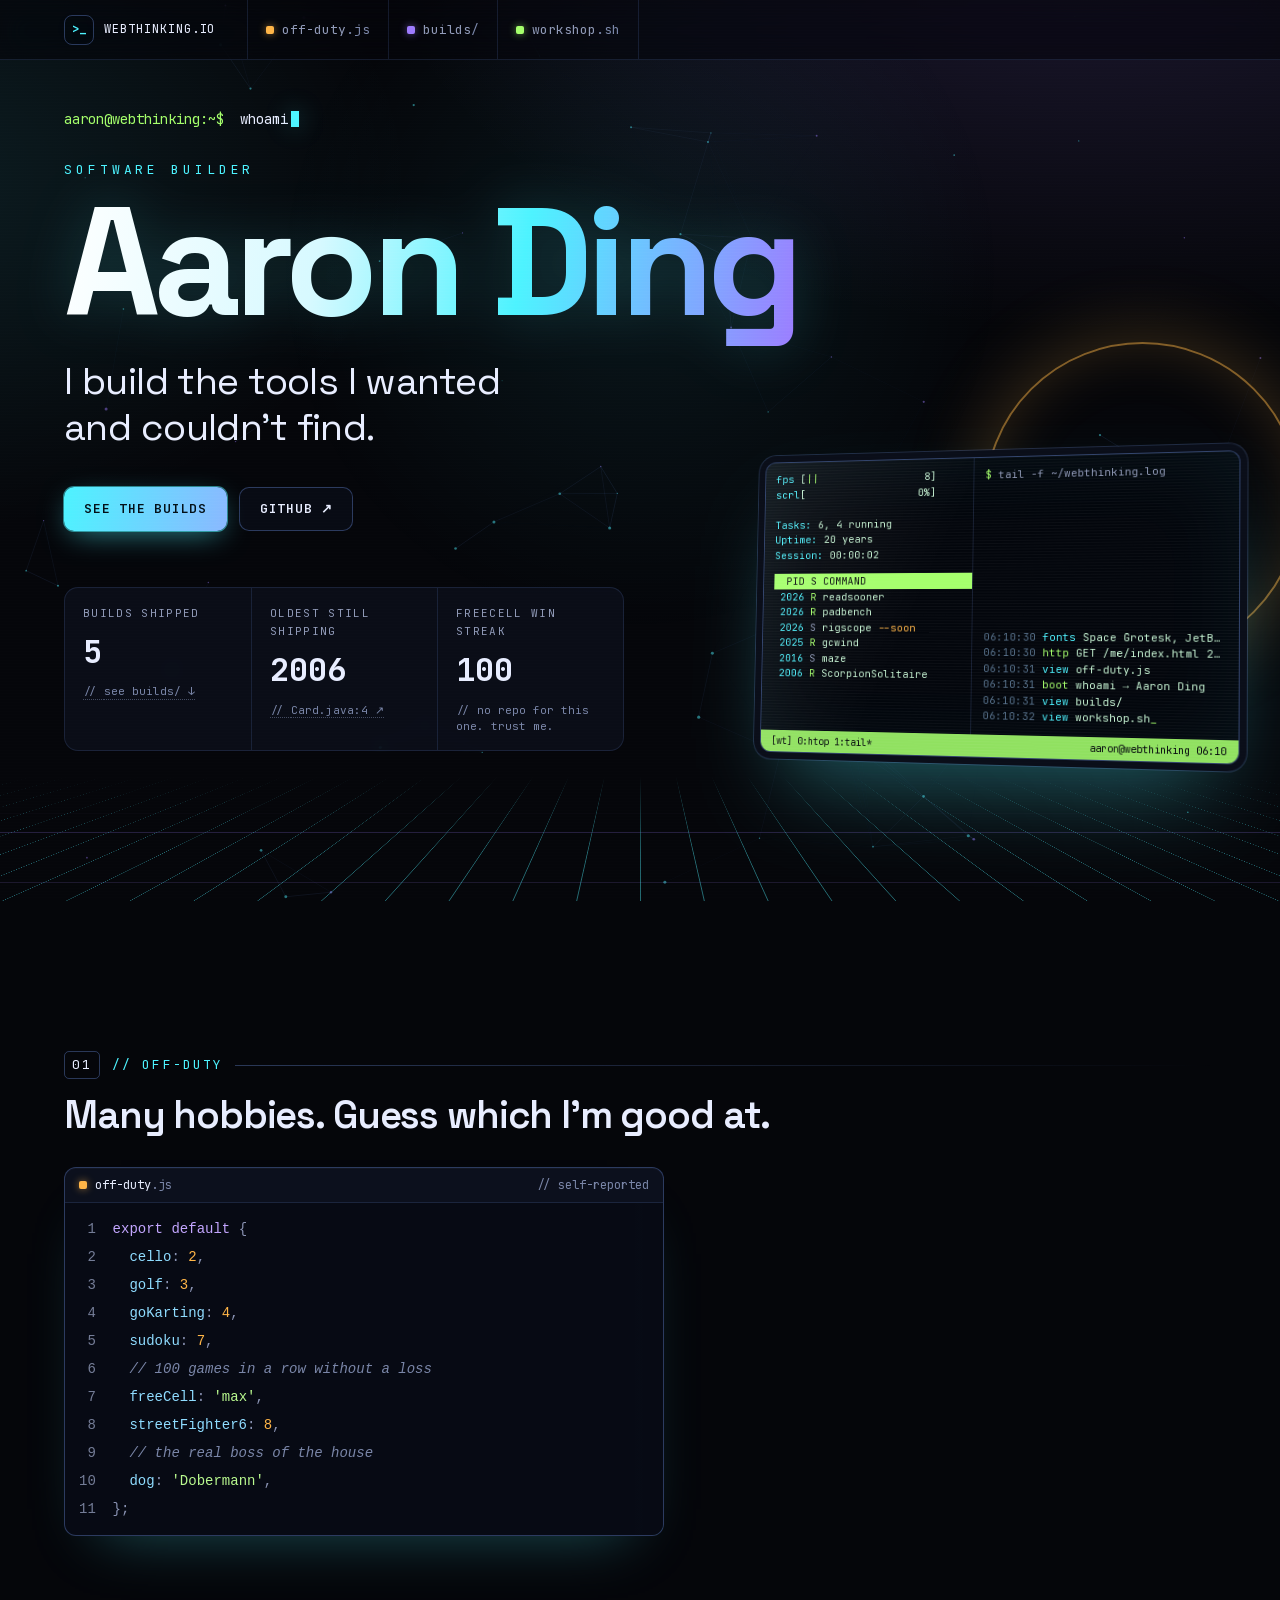
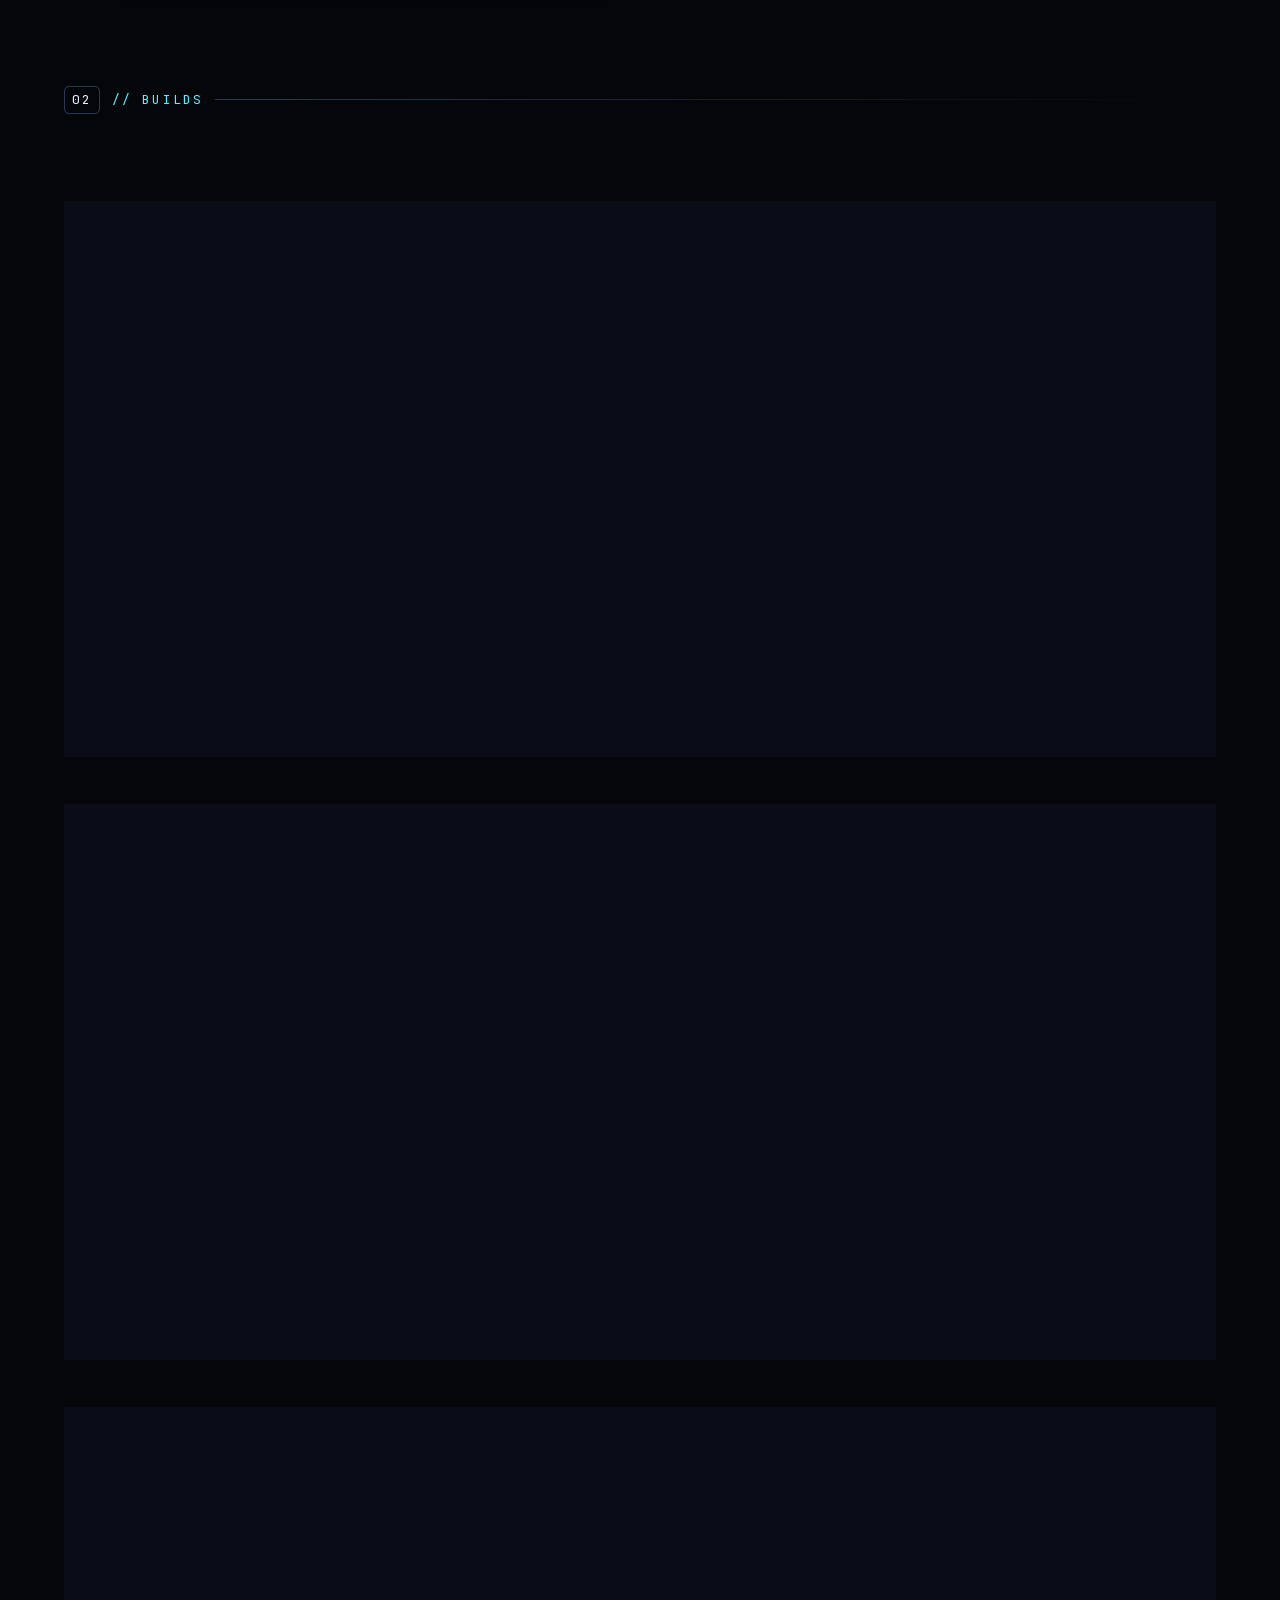
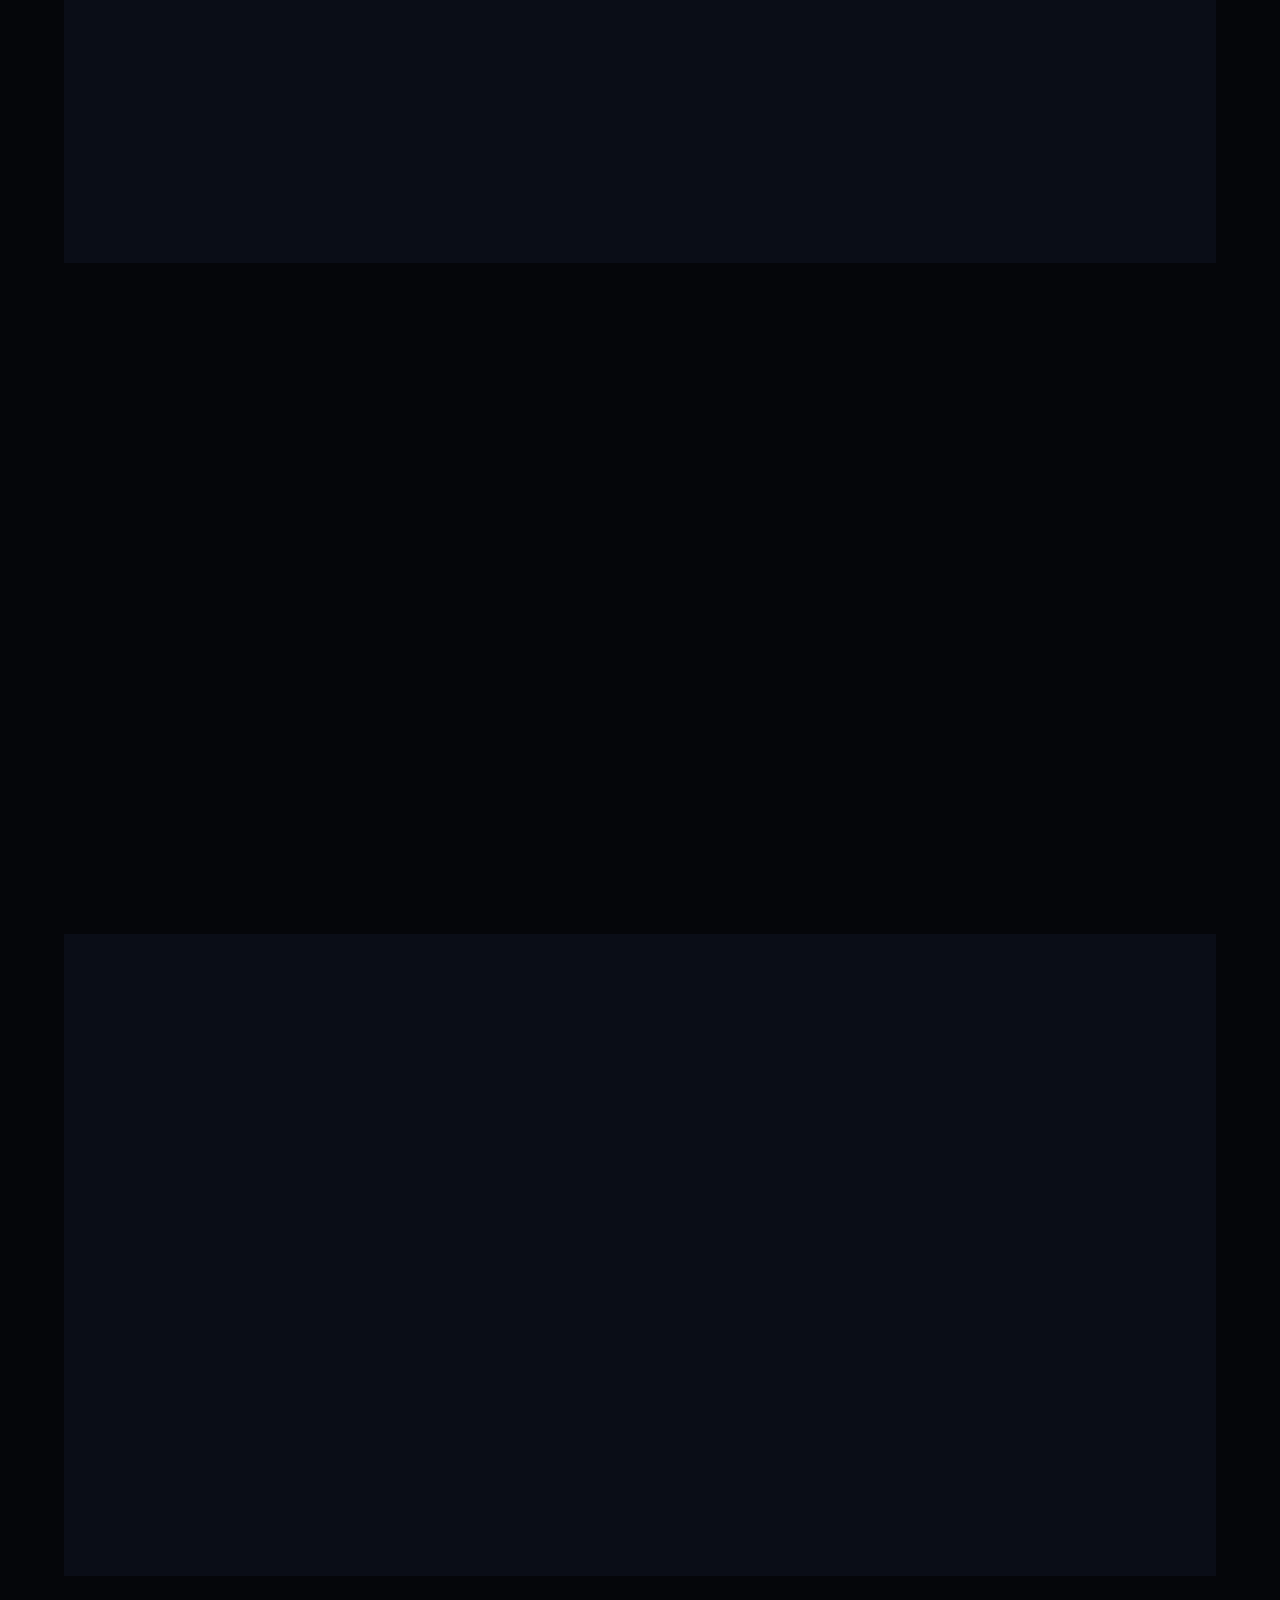
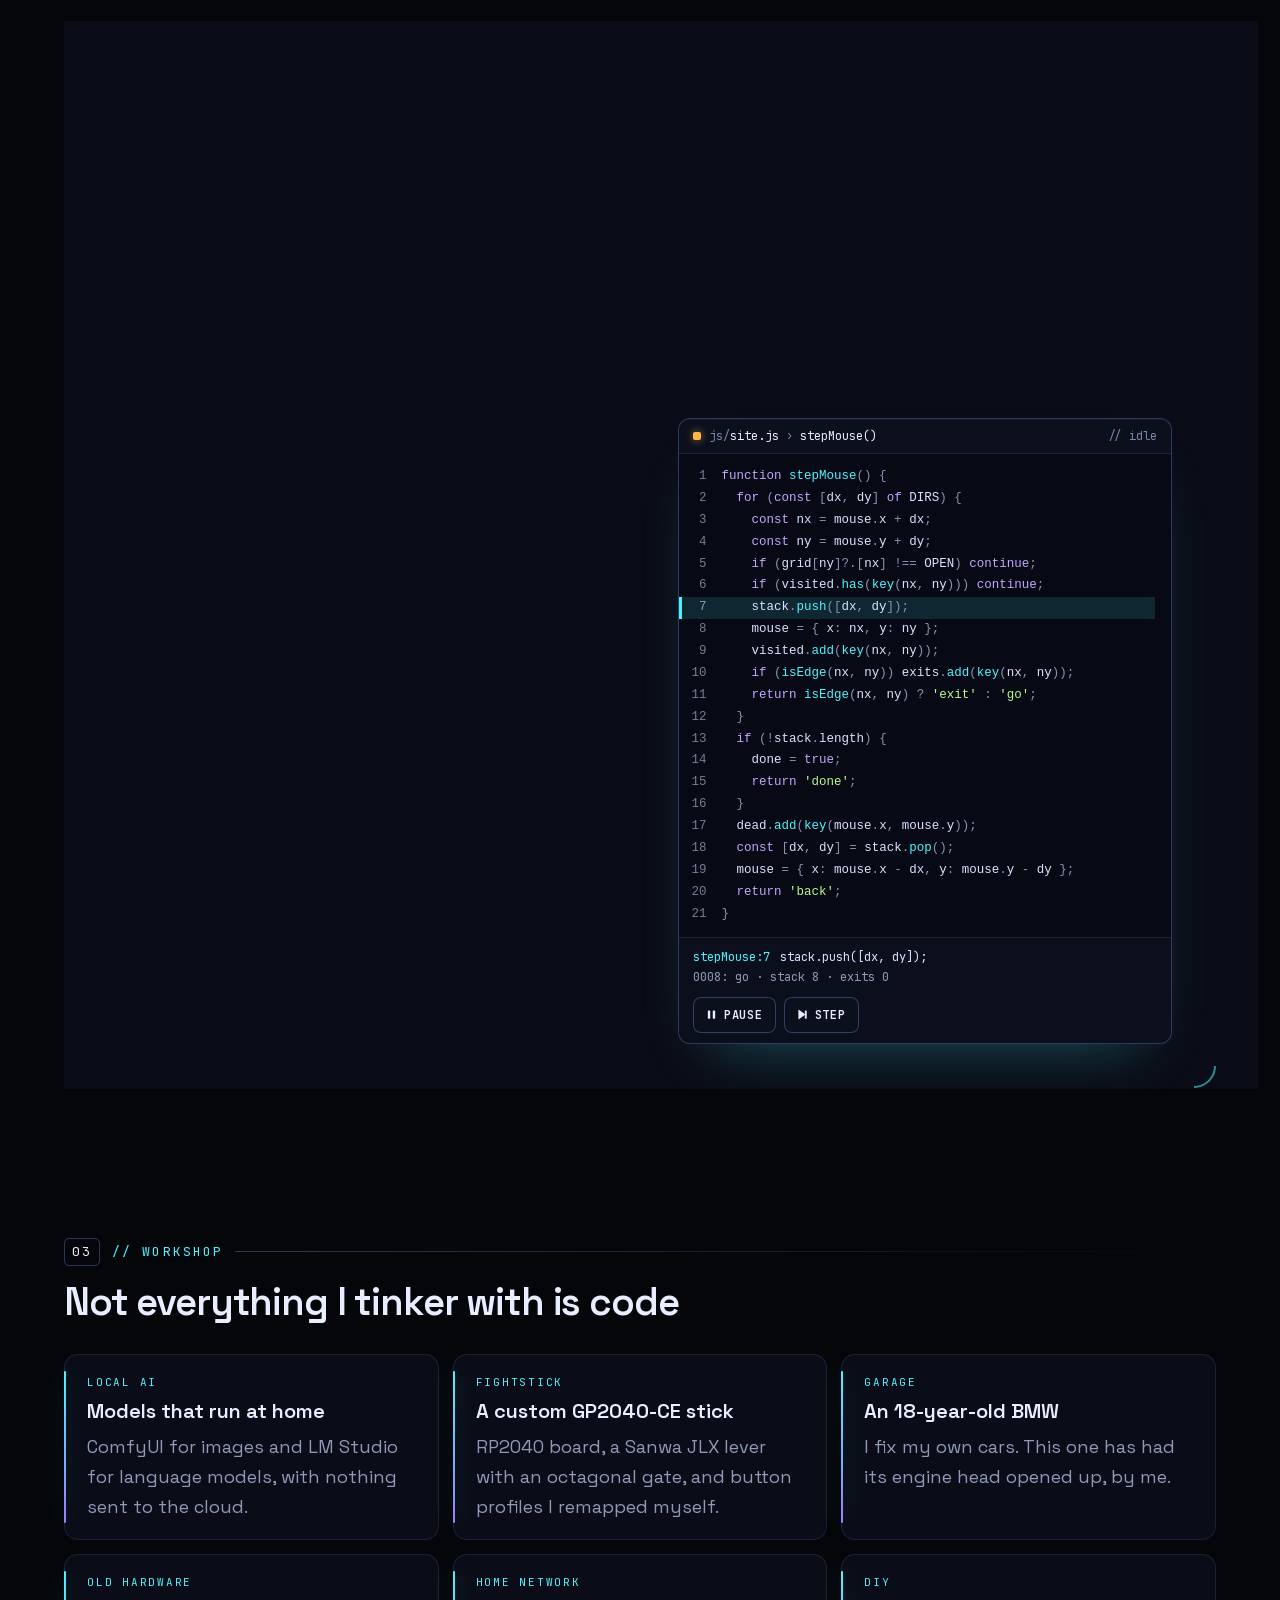
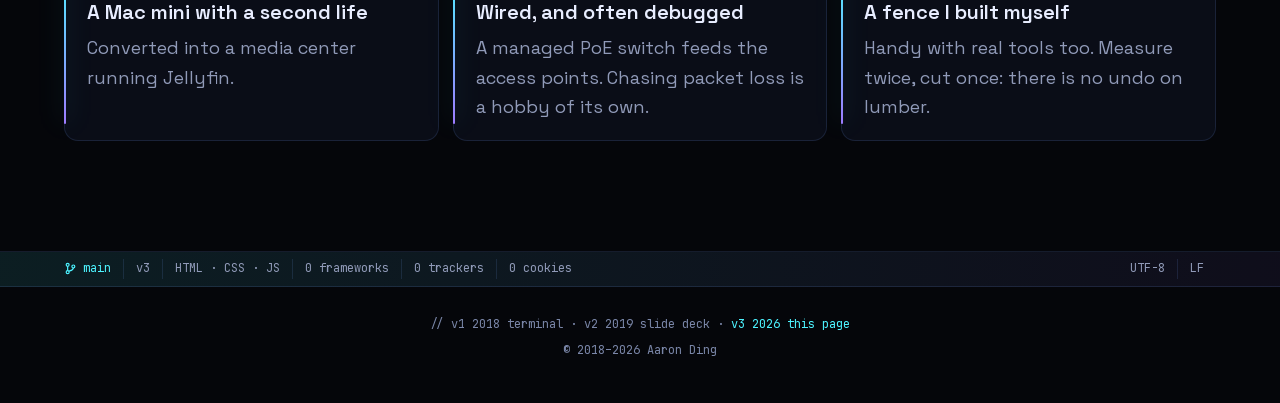
==== commit 439834ab: "Promote the author link and date the copyright from 2018 "Made by Aaron Ding" moves from the bottom " ====
--- a/me/index.html
+++ b/me/index.html
@@ -391,7 +391,7 @@
     </p>
     <div class="footer-meta">
       <p class="changelog"><span aria-hidden="true">//&nbsp;</span>v1 2018 terminal&nbsp;· v2 2019 slide deck&nbsp;· <span class="now">v3 2026 this page</span></p>
-      <p>© 2026 Aaron Ding</p>
+      <p>© 2018–2026 Aaron Ding</p>
     </div>
   </footer>
 </body>
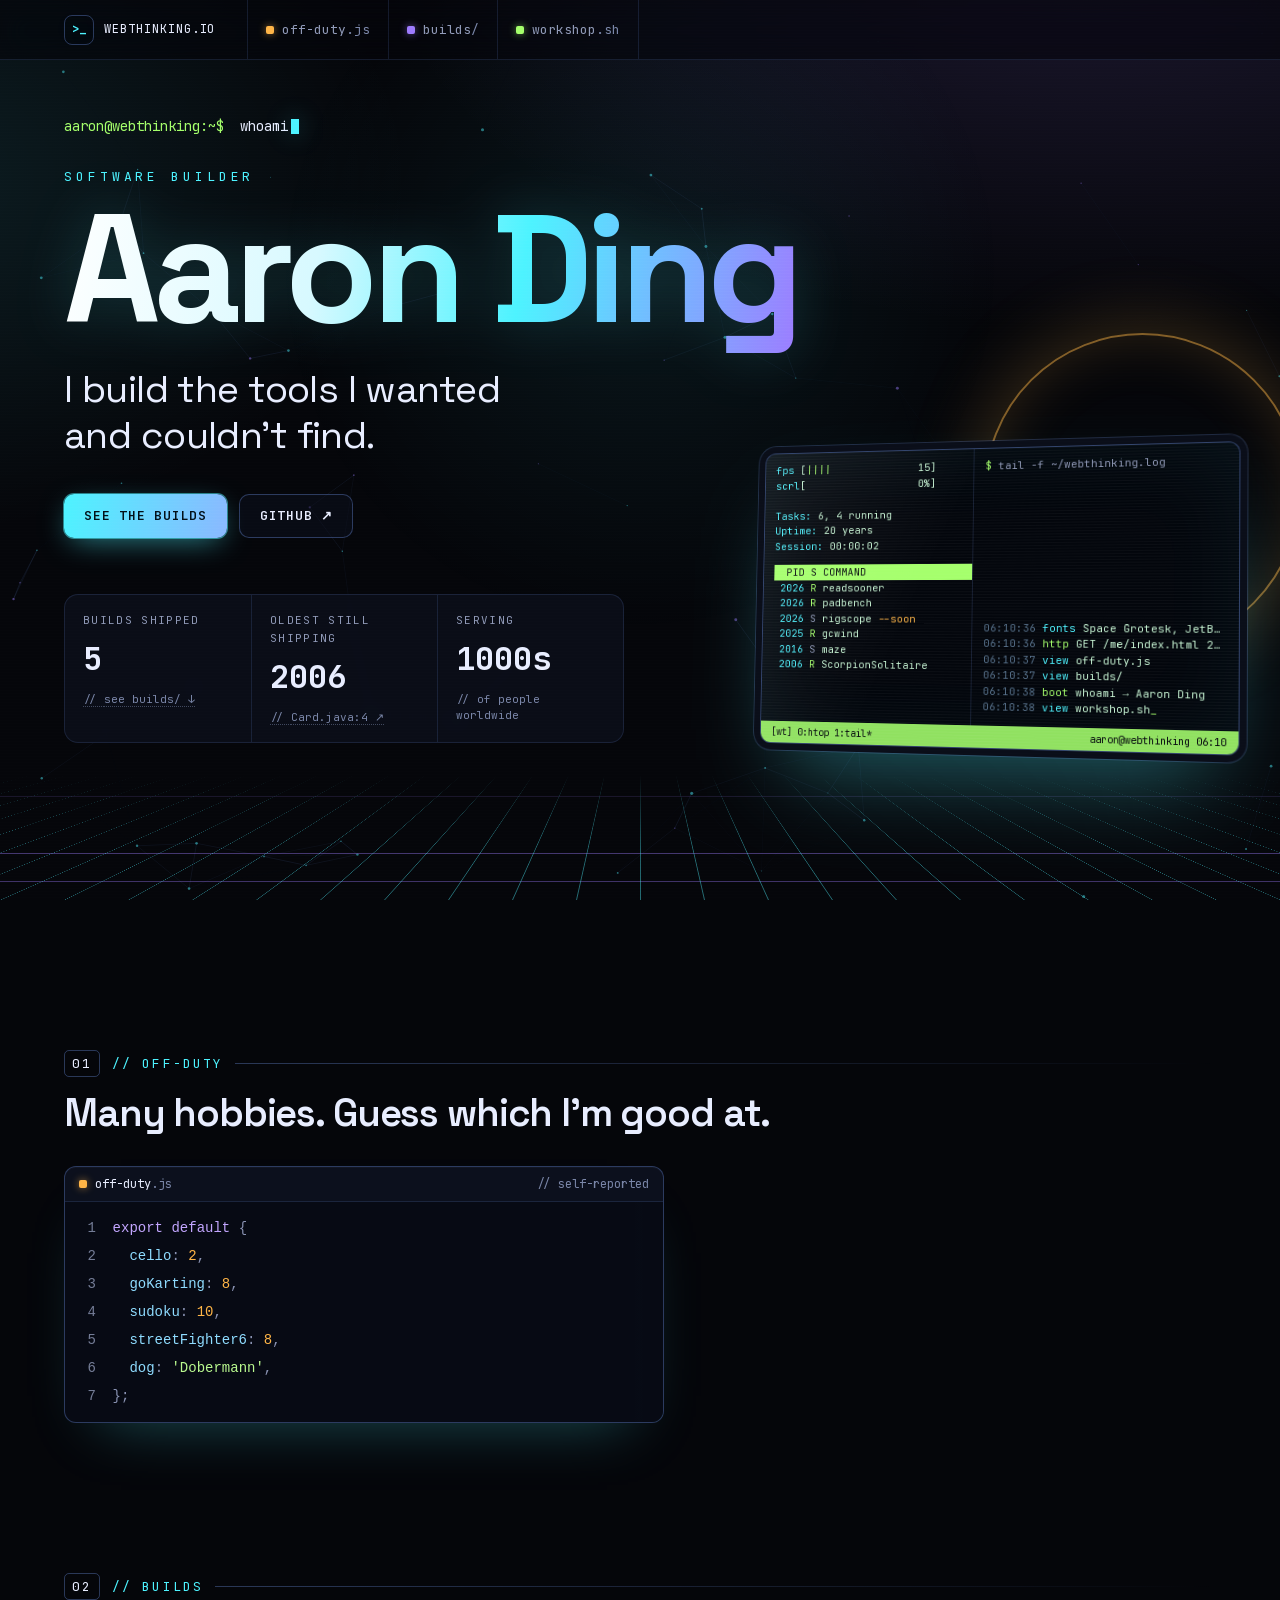
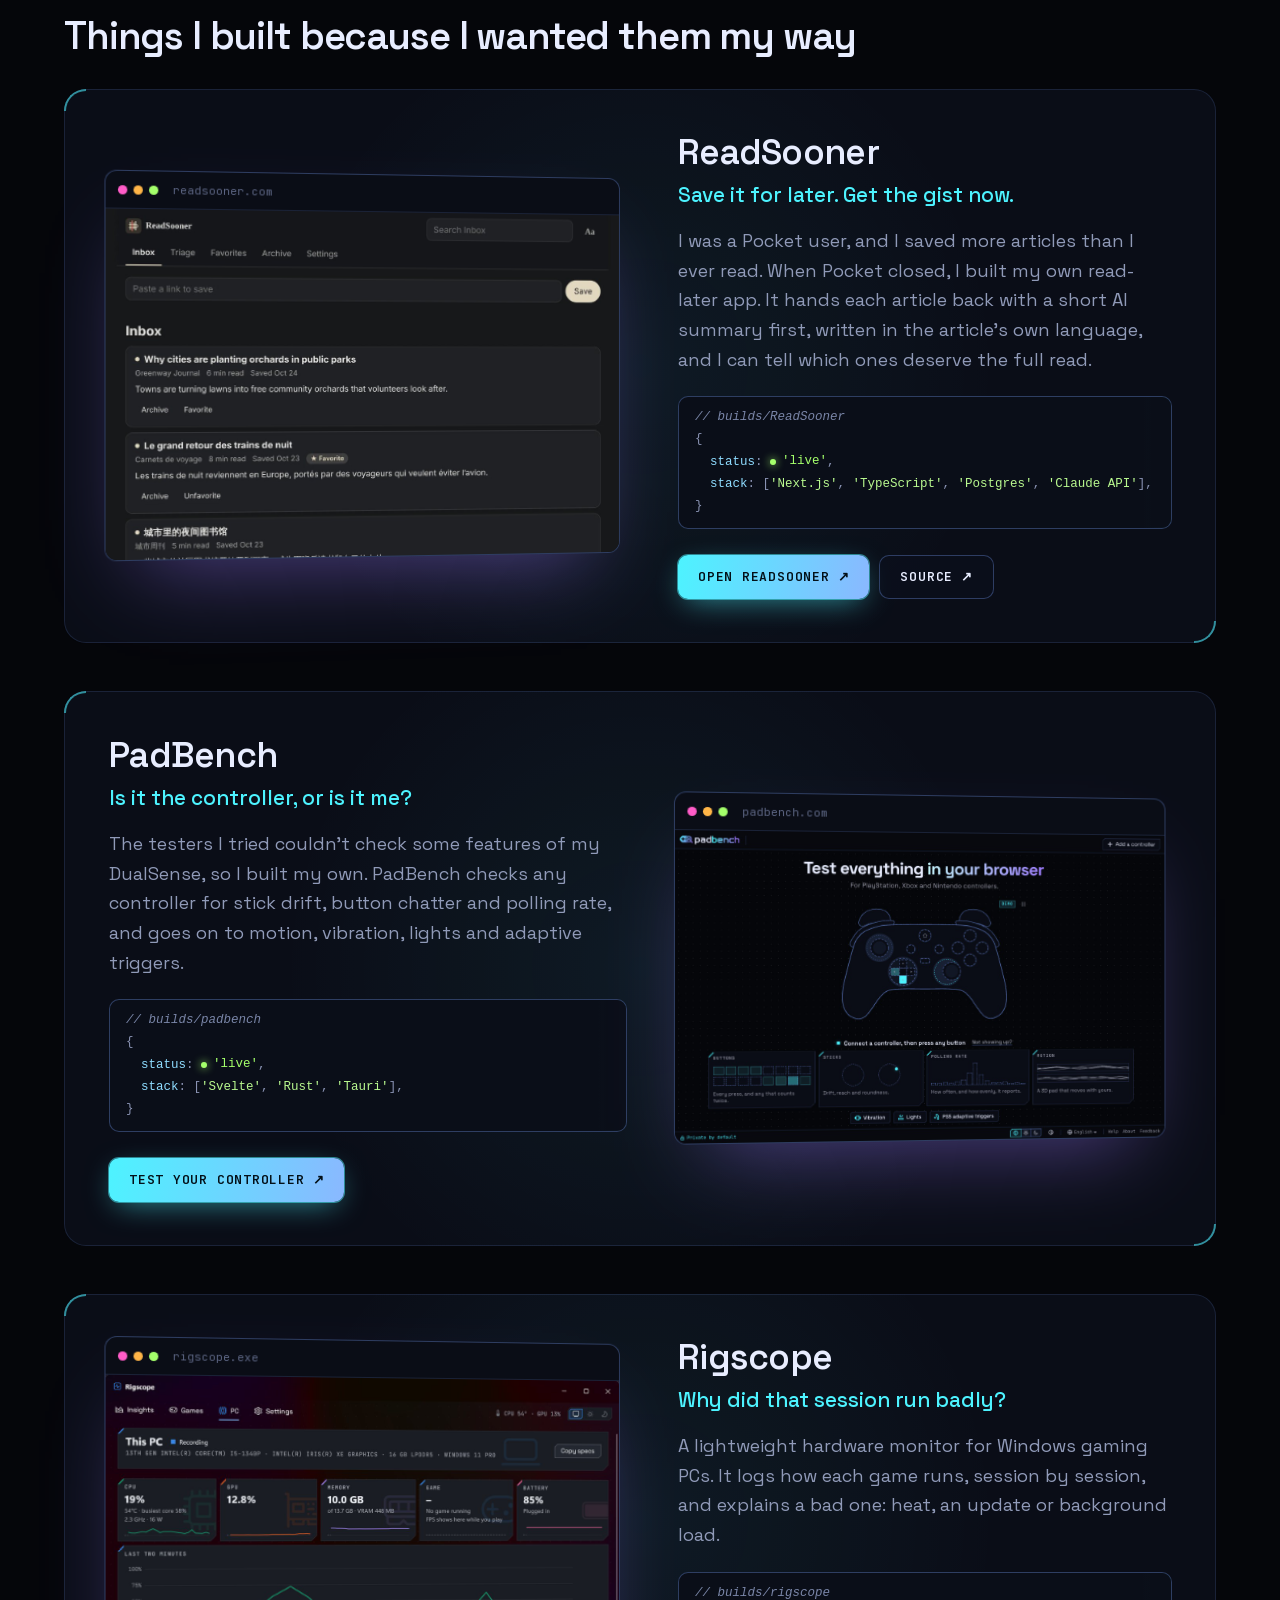
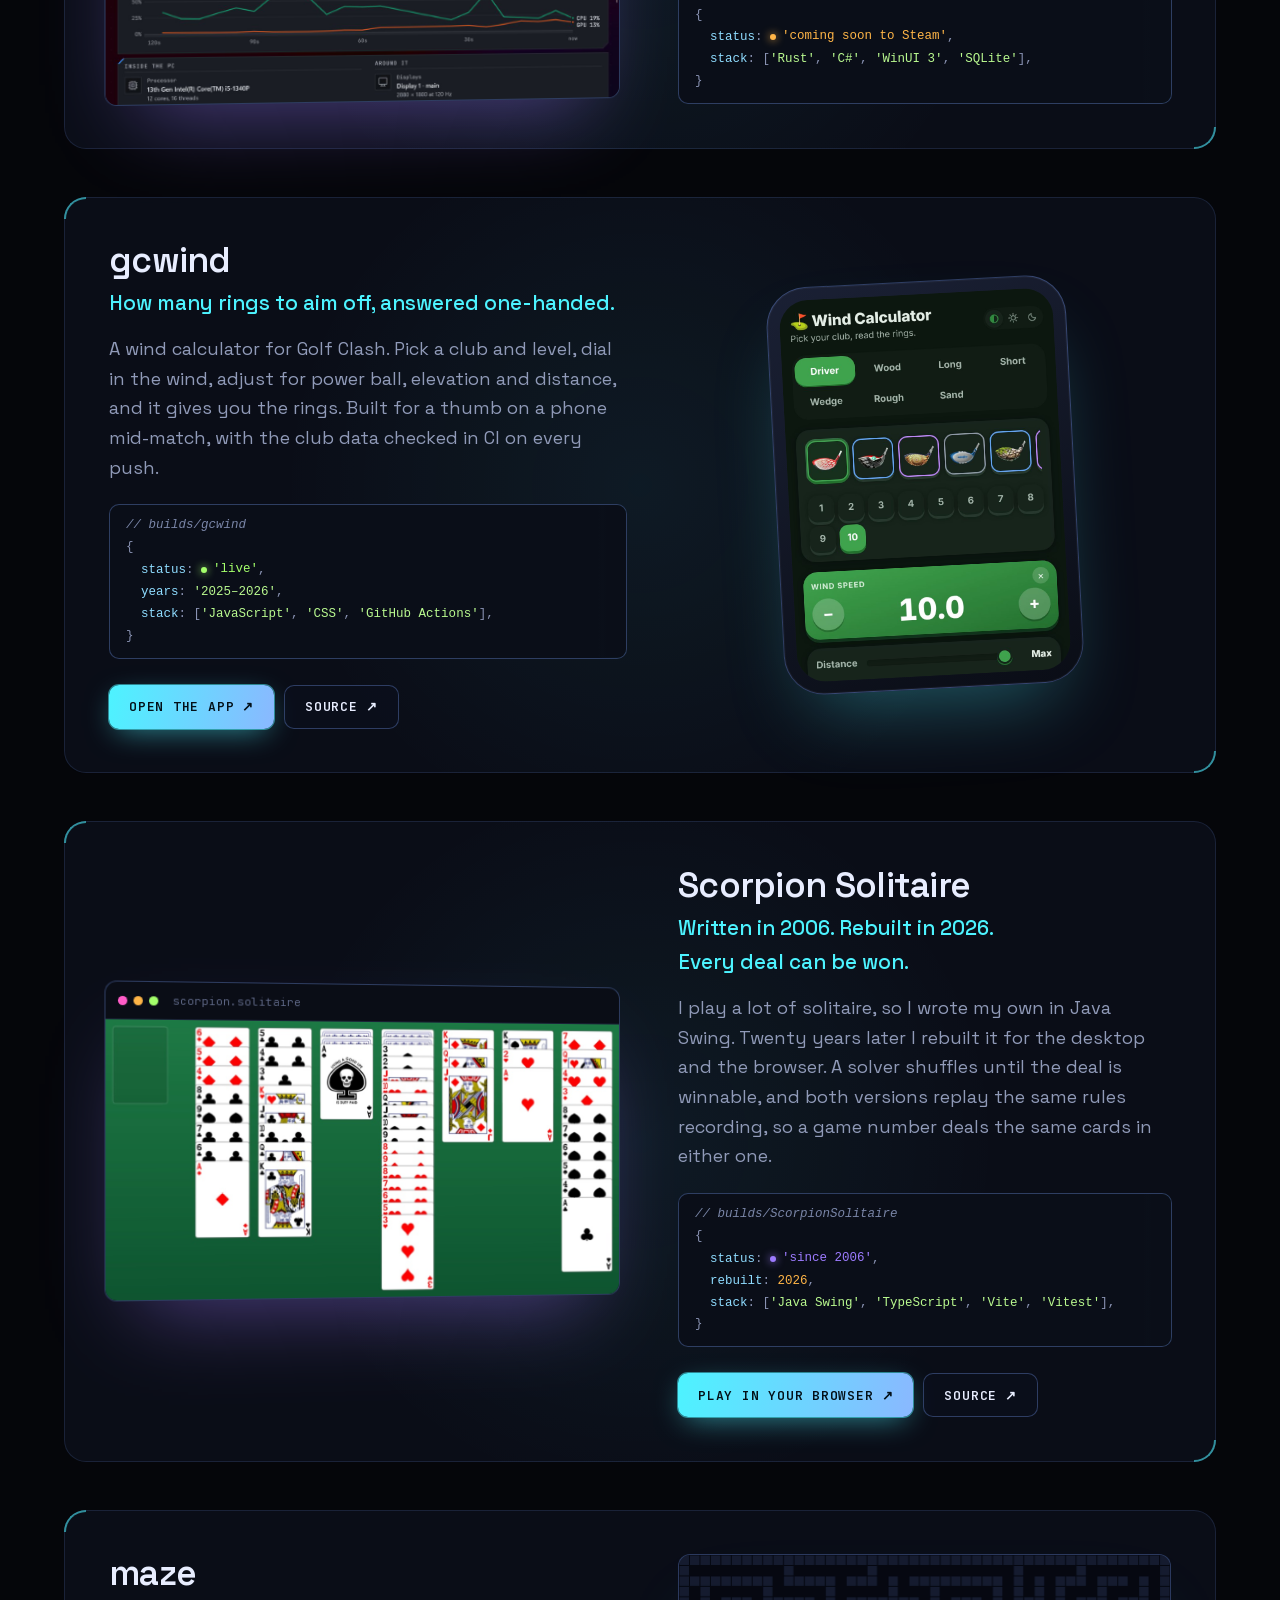
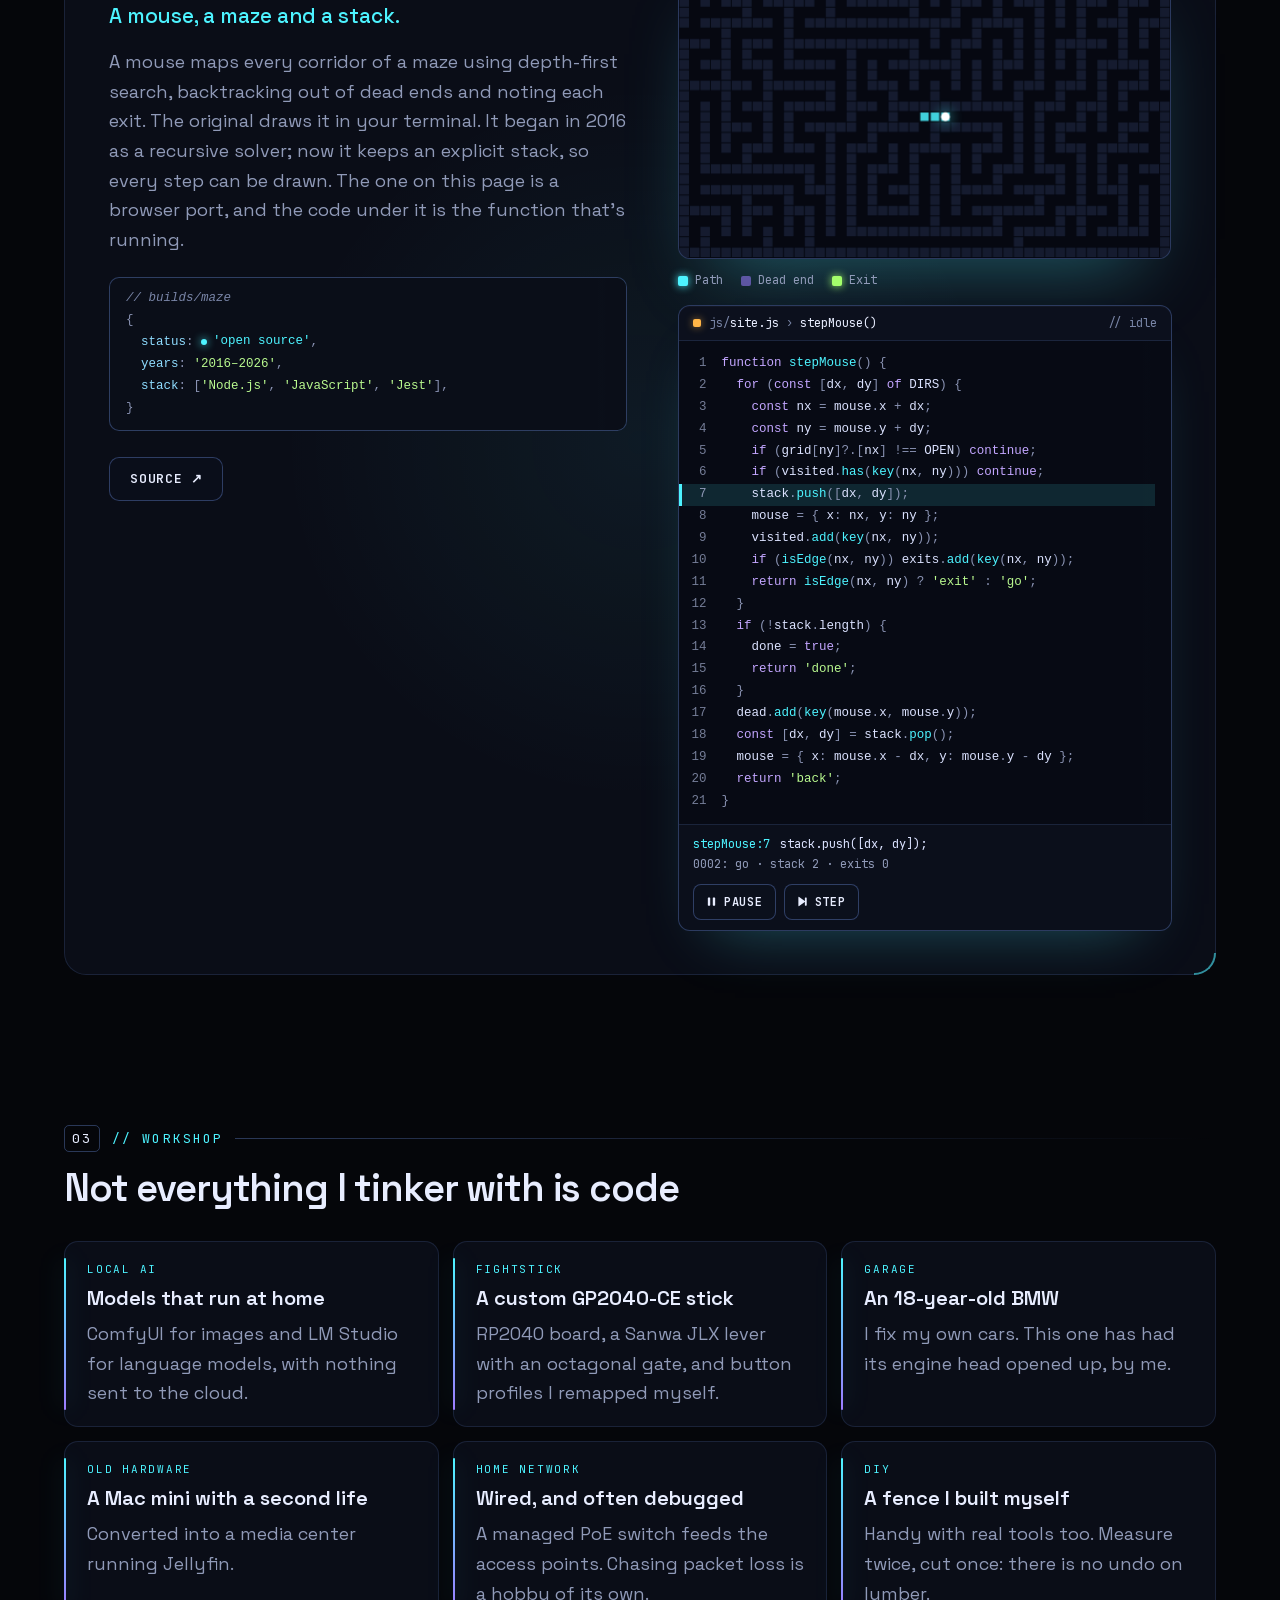
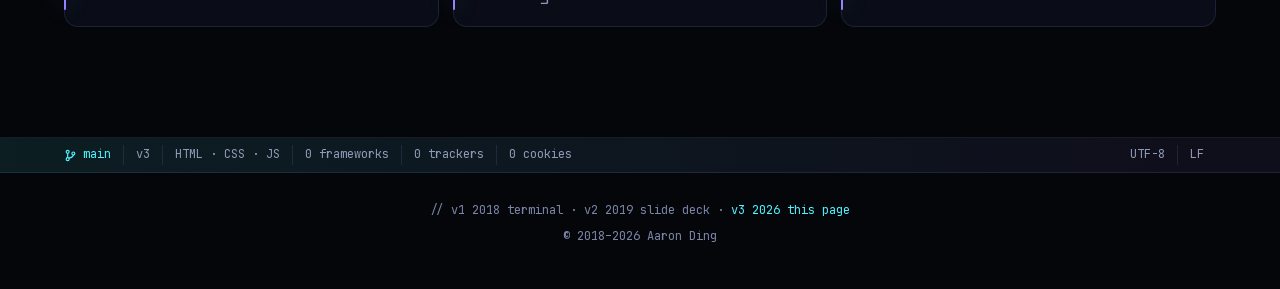
==== commit 44b662bb: "Move the source link up, trim the hobbies, and replace the FreeCell card Main page: "Source on GitHu" ====
--- a/me/index.html
+++ b/me/index.html
@@ -78,9 +78,9 @@
             <dd class="readout-src"><a href="https://github.com/aaronding/ScorpionSolitaire/blob/8ff4f1d/src/com/family/solitaire/model/Card.java#L4"><span aria-hidden="true">// </span>Card.java:4&nbsp;<span aria-hidden="true">↗</span></a></dd>
           </div>
           <div class="readout-cell">
-            <dt>FreeCell win streak</dt>
-            <dd data-scramble="digits">100</dd>
-            <dd class="readout-src"><span aria-hidden="true">//&nbsp;</span>no repo for this one. trust me.</dd>
+            <dt>Serving</dt>
+            <dd data-scramble="digits">1000s</dd>
+            <dd class="readout-src"><span aria-hidden="true">//&nbsp;</span>of people worldwide</dd>
           </div>
         </dl>
 
@@ -126,13 +126,9 @@
         <div class="src-body"><code class="src-code src-gutter">
           <span class="l"><span class="kw">export</span> <span class="kw">default</span> <span class="p">{</span></span>
           <span class="l">  <span class="k">cello</span><span class="p">:</span> <span class="n">2</span><span class="p">,</span></span>
-          <span class="l">  <span class="k">golf</span><span class="p">:</span> <span class="n">3</span><span class="p">,</span></span>
-          <span class="l">  <span class="k">goKarting</span><span class="p">:</span> <span class="n">4</span><span class="p">,</span></span>
-          <span class="l">  <span class="k">sudoku</span><span class="p">:</span> <span class="n">7</span><span class="p">,</span></span>
-          <span class="l">  <span class="c">// 100 games in a row without a loss</span></span>
-          <span class="l">  <span class="k">freeCell</span><span class="p">:</span> <span class="s">'max'</span><span class="p">,</span></span>
+          <span class="l">  <span class="k">goKarting</span><span class="p">:</span> <span class="n">8</span><span class="p">,</span></span>
+          <span class="l">  <span class="k">sudoku</span><span class="p">:</span> <span class="n">10</span><span class="p">,</span></span>
           <span class="l">  <span class="k">streetFighter6</span><span class="p">:</span> <span class="n">8</span><span class="p">,</span></span>
-          <span class="l">  <span class="c">// the real boss of the house</span></span>
           <span class="l">  <span class="k">dog</span><span class="p">:</span> <span class="s">'Dobermann'</span><span class="p">,</span></span>
           <span class="l"><span class="p">};</span></span>
         </code></div>
